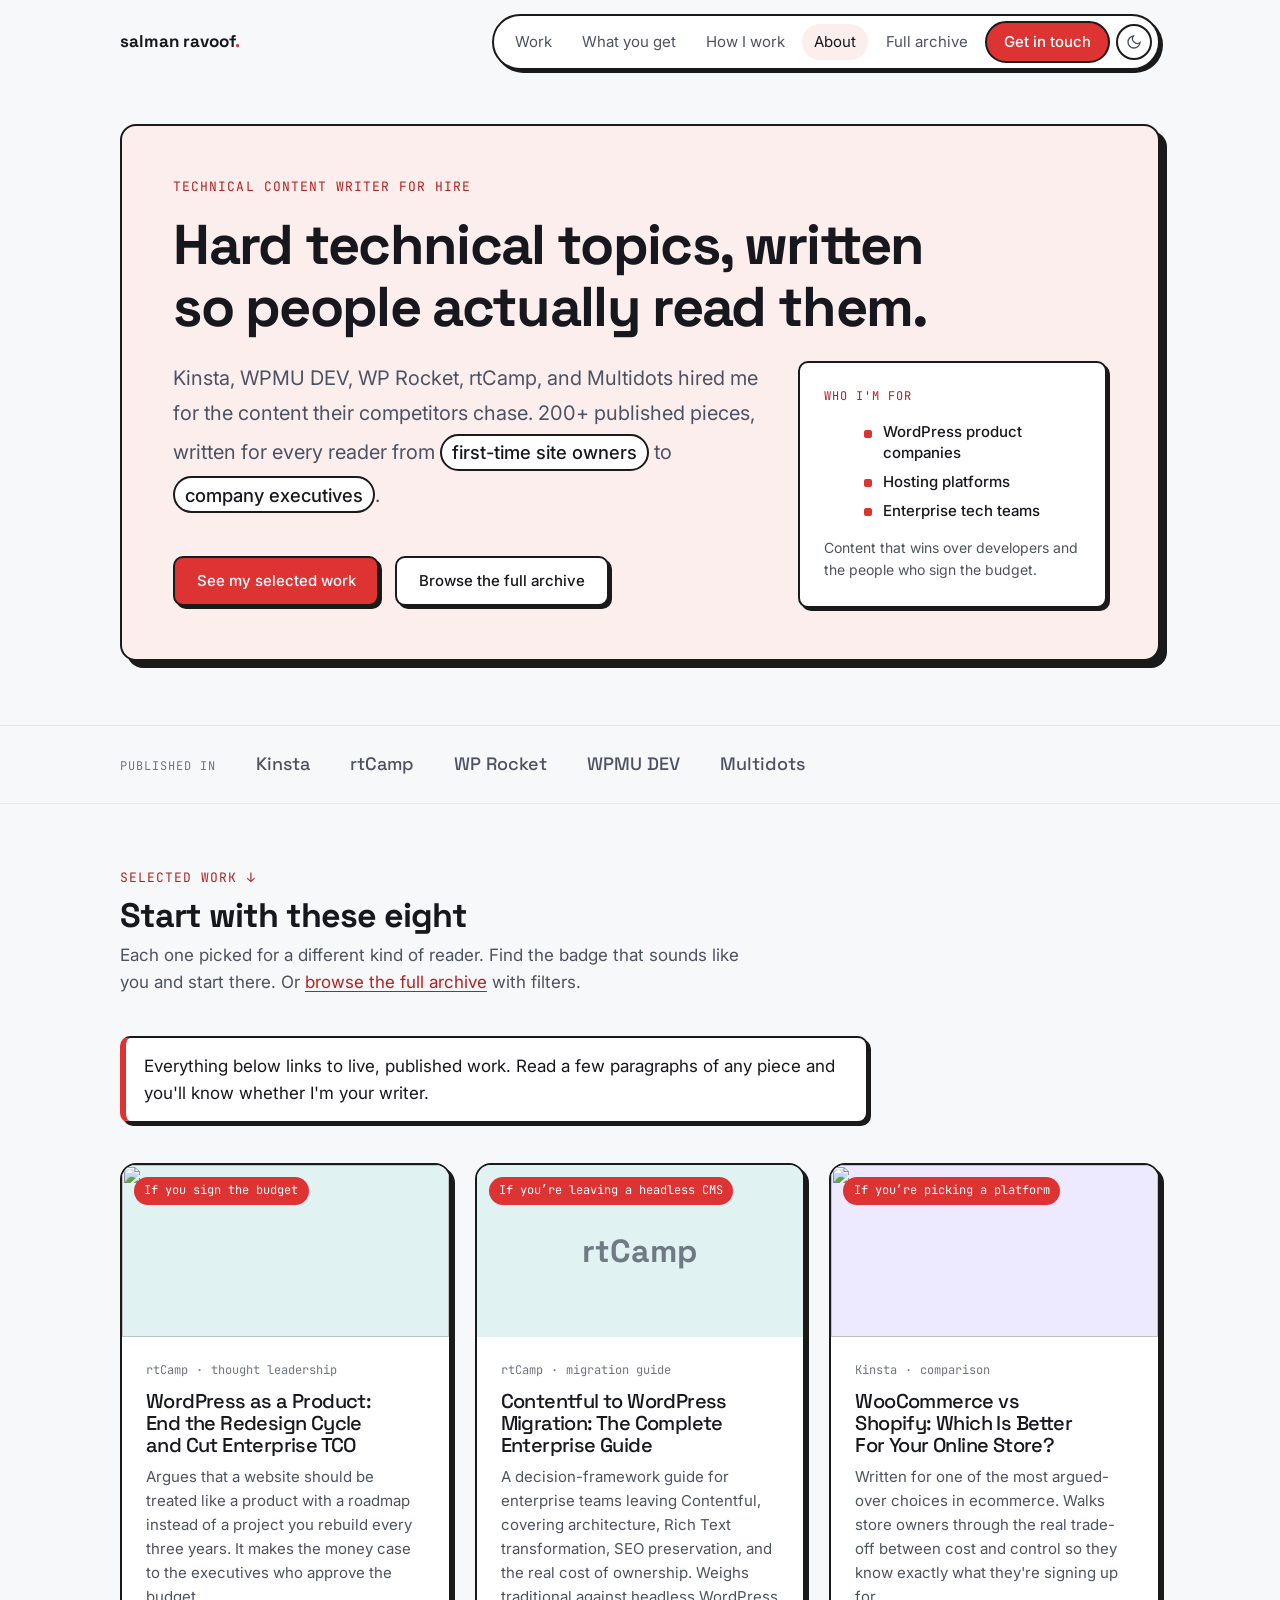
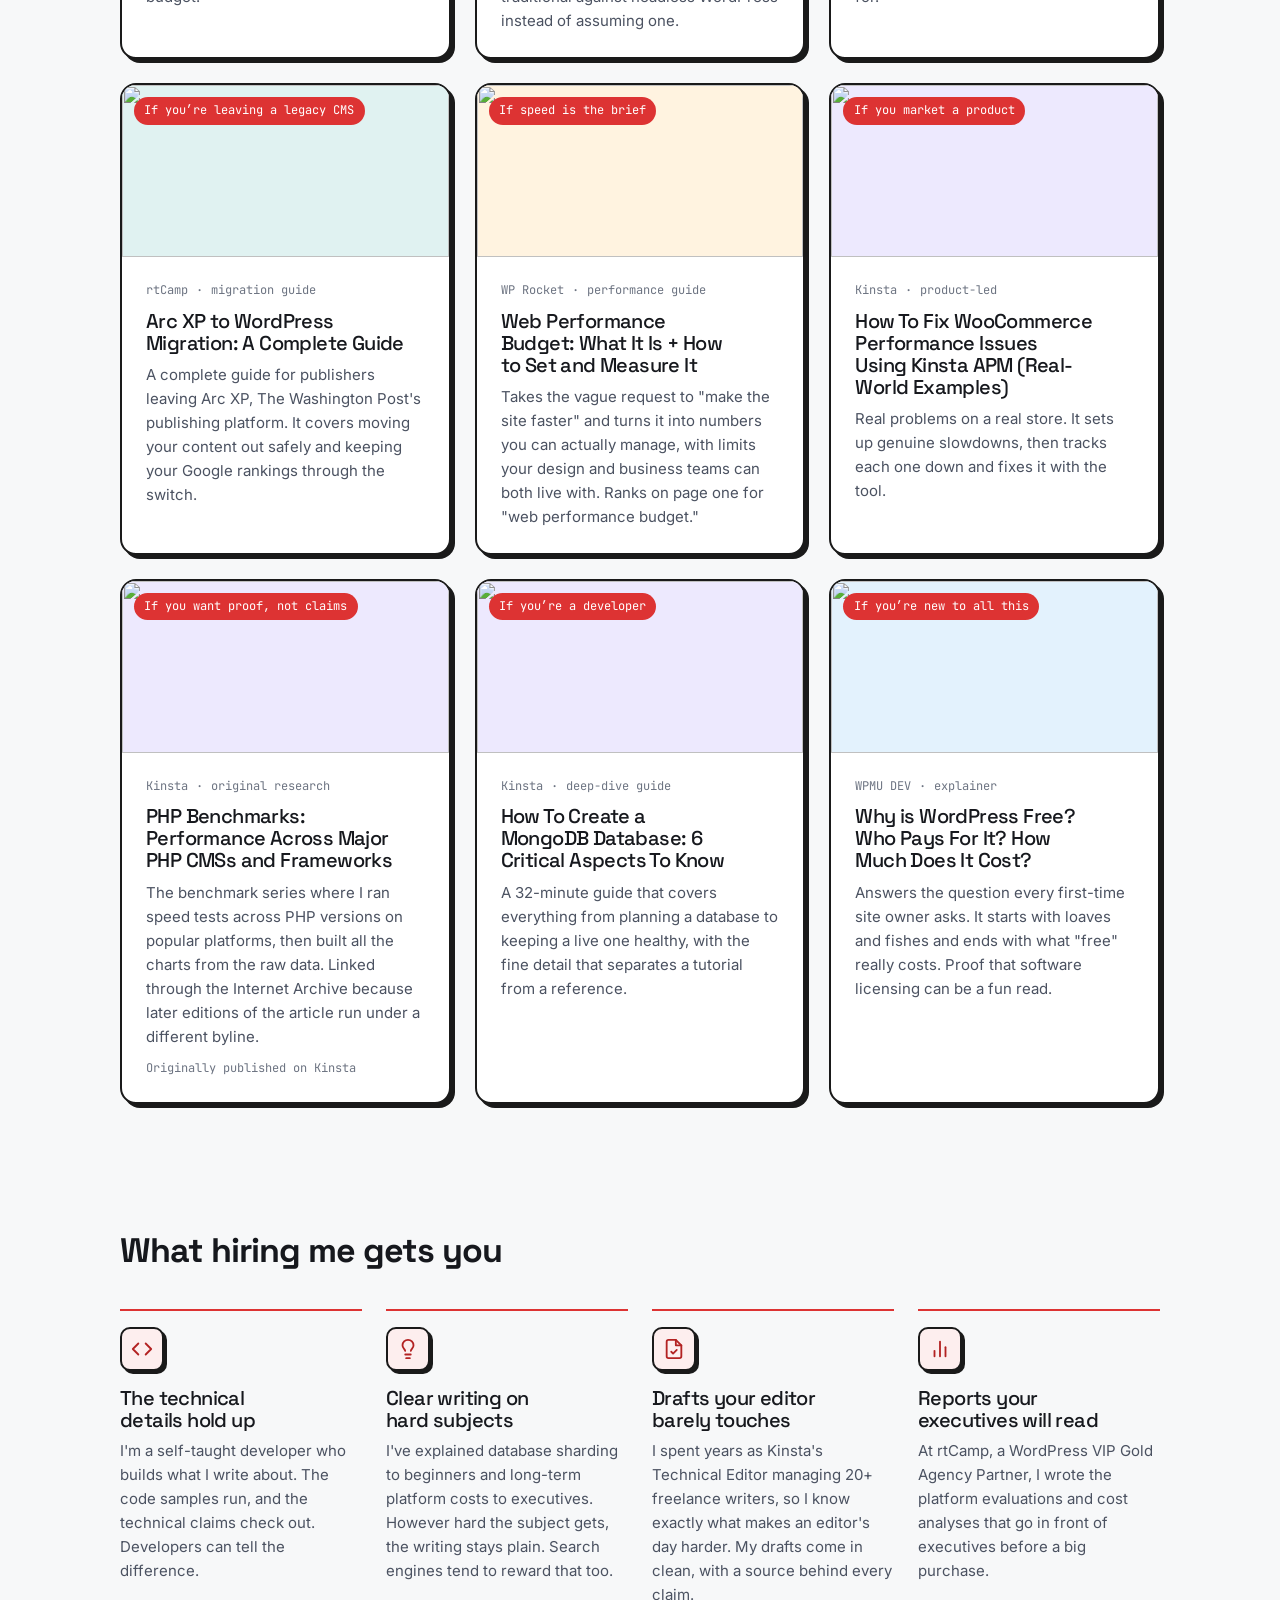
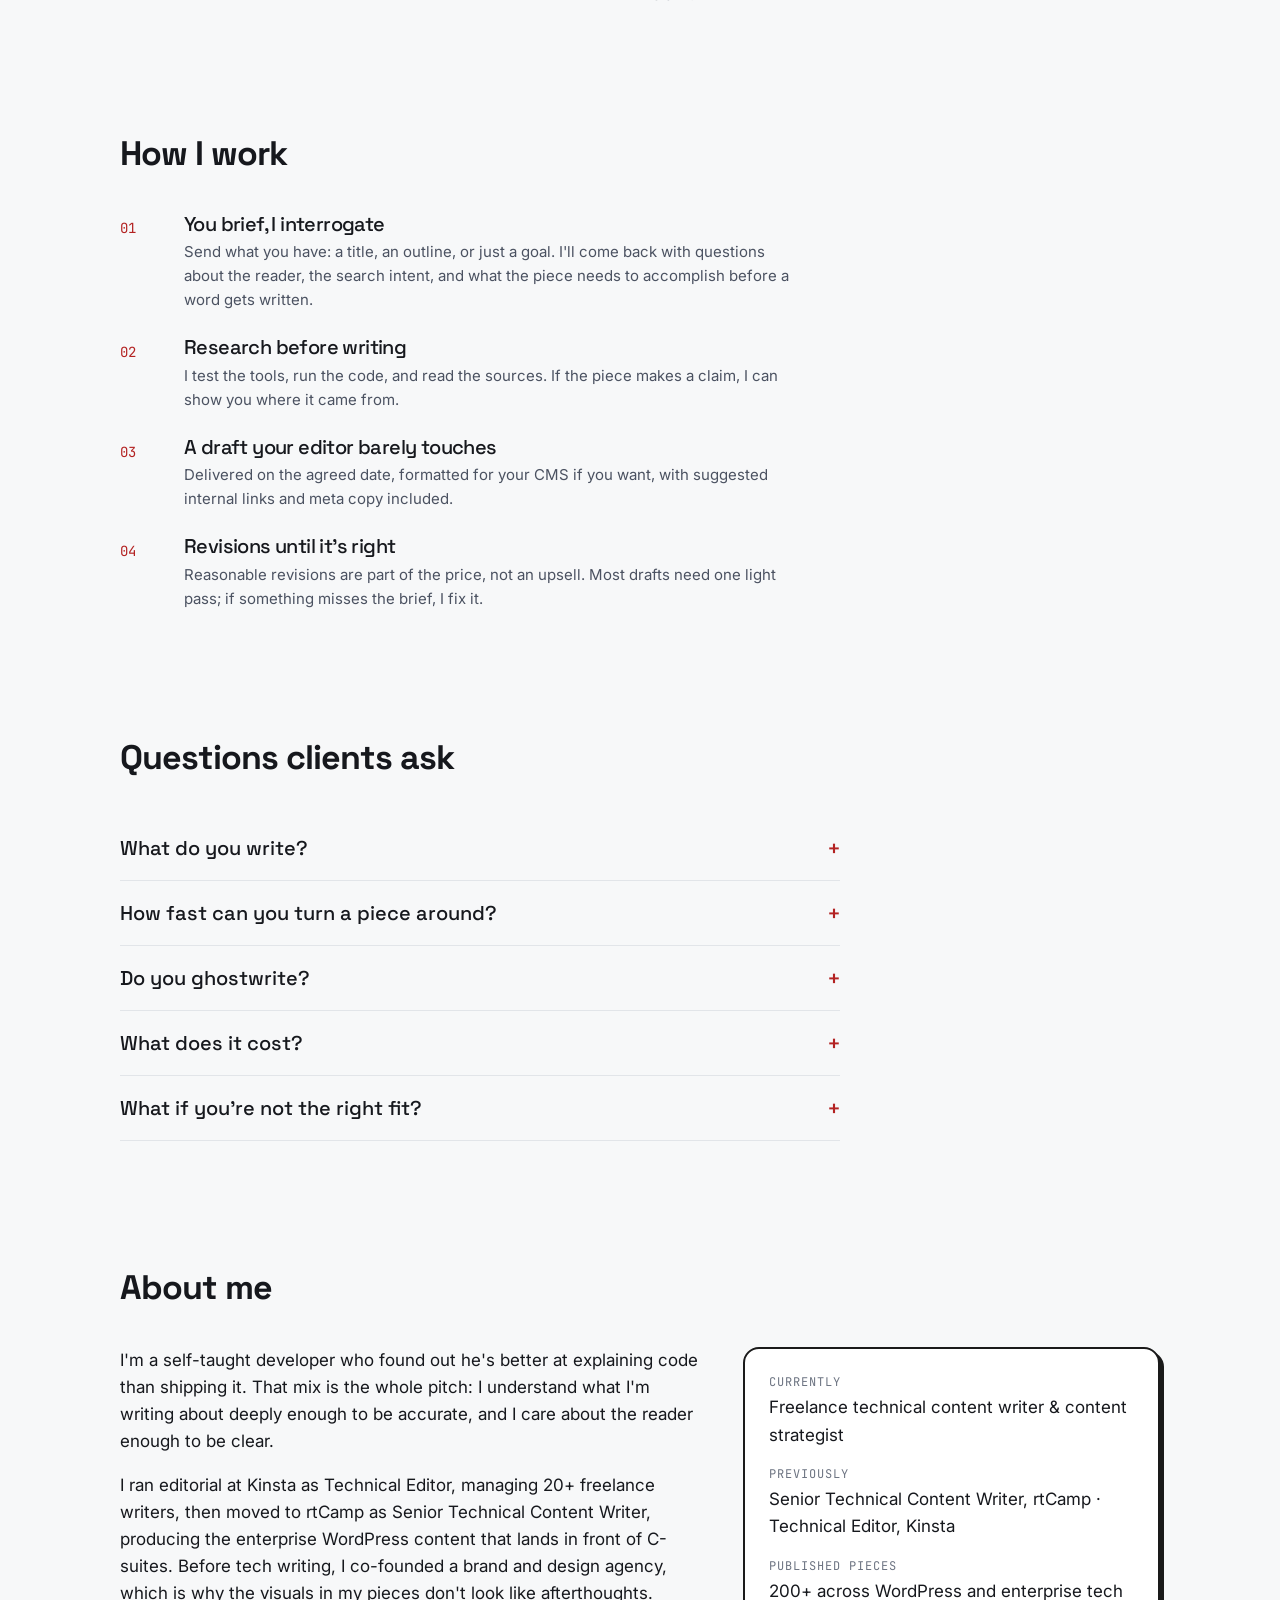
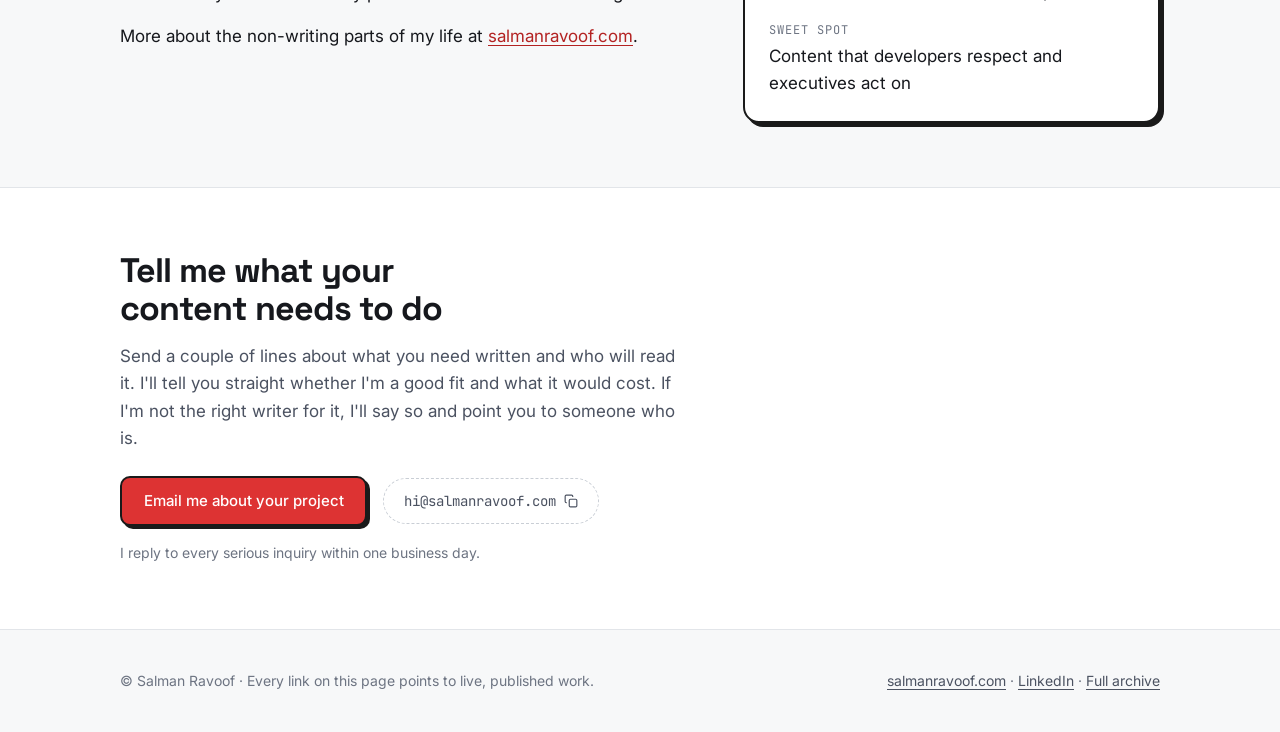
==== index.html @ 7039feca "Initial commit: conversion-focused writing portfolio Hand-coded static HTML/CSS/JS (no build step). " ====
<!DOCTYPE html>
<html lang="en" data-theme="light" class="no-js">
<head>
<meta charset="UTF-8">
<meta name="viewport" content="width=device-width, initial-scale=1.0">
<title>Salman Ravoof · Technical content writer for WordPress and enterprise tech</title>
<meta name="description" content="Freelance technical content writer for WordPress and enterprise tech. 200+ published pieces for Kinsta, rtCamp, WP Rocket, WPMU DEV, and more — written for developers and the decision-makers who fund them.">
<link rel="canonical" href="https://portfolio.salmanravoof.com/">

<meta property="og:type" content="website">
<meta property="og:title" content="Salman Ravoof · Technical content writer for WordPress and enterprise tech">
<meta property="og:description" content="Hard technical topics, written so people actually read them. 200+ published pieces for Kinsta, rtCamp, WP Rocket, and WPMU DEV.">
<meta property="og:url" content="https://portfolio.salmanravoof.com/">
<meta property="og:image" content="https://portfolio.salmanravoof.com/assets/og-image.png">
<meta property="og:image:width" content="1200">
<meta property="og:image:height" content="630">
<meta property="og:image:alt" content="Salman Ravoof, technical content writer for hire">
<meta name="twitter:card" content="summary_large_image">
<meta name="twitter:image" content="https://portfolio.salmanravoof.com/assets/og-image.png">

<script>
// Set theme and js/no-js class before first paint to avoid flashes.
(function () {
  var root = document.documentElement;
  root.classList.remove("no-js");
  root.classList.add("js");
  try {
    var t = localStorage.getItem("theme");
    if (!t) t = matchMedia("(prefers-color-scheme: dark)").matches ? "dark" : "light";
    root.setAttribute("data-theme", t);
  } catch (e) {}
})();
</script>

<link rel="preconnect" href="https://fonts.googleapis.com">
<link rel="preconnect" href="https://fonts.gstatic.com" crossorigin>
<link href="https://fonts.googleapis.com/css2?family=Space+Grotesk:wght@500;700&family=Inter:wght@400;500&family=JetBrains+Mono:wght@400;500&display=swap" rel="stylesheet">

<link rel="stylesheet" href="css/tokens.css">
<link rel="stylesheet" href="css/base.css">
<link rel="stylesheet" href="css/components.css">

<script type="application/ld+json">
{
  "@context": "https://schema.org",
  "@graph": [
    {
      "@type": "Person",
      "@id": "https://portfolio.salmanravoof.com/#person",
      "name": "Salman Ravoof",
      "url": "https://portfolio.salmanravoof.com/",
      "jobTitle": "Technical Content Writer and Content Strategist",
      "knowsAbout": ["WordPress", "Enterprise WordPress", "Web performance", "Technical writing", "Content strategy", "WooCommerce"],
      "sameAs": [
        "https://salmanravoof.com",
        "https://www.linkedin.com/in/salmanravoof/",
        "https://kinsta.com/blog/author/salmanravoof/",
        "https://rtcamp.com/author/salman-ravoof/",
        "https://wpmudev.com/blog/author/salman-ravoof/",
        "https://wp-rocket.me/blog/author/salman-ravoof/"
      ]
    },
    {
      "@type": "WebSite",
      "@id": "https://portfolio.salmanravoof.com/#website",
      "url": "https://portfolio.salmanravoof.com/",
      "name": "Salman Ravoof · Writing Portfolio",
      "publisher": { "@id": "https://portfolio.salmanravoof.com/#person" }
    }
  ]
}
</script>
</head>
<body>
<a class="skip-link" href="#main">Skip to content</a>

<header class="site-header">
  <div class="container">
    <a class="brand" href="index.html">salman ravoof<span class="brand-dot">.</span></a>
    <button class="nav-toggle" type="button" aria-label="Menu" aria-expanded="false" aria-controls="primary-nav">
      <svg class="icon-menu" width="20" height="20" viewBox="0 0 24 24" fill="none" stroke="currentColor" stroke-width="2" stroke-linecap="round" aria-hidden="true"><line x1="3" y1="6" x2="21" y2="6"/><line x1="3" y1="12" x2="21" y2="12"/><line x1="3" y1="18" x2="21" y2="18"/></svg>
      <svg class="icon-close" width="20" height="20" viewBox="0 0 24 24" fill="none" stroke="currentColor" stroke-width="2" stroke-linecap="round" aria-hidden="true"><line x1="18" y1="6" x2="6" y2="18"/><line x1="6" y1="6" x2="18" y2="18"/></svg>
    </button>
    <nav class="site-nav" id="primary-nav" aria-label="Main">
      <a href="#work" data-spy>Work</a>
      <a href="#value" data-spy>What you get</a>
      <a href="#process" data-spy>How I work</a>
      <a href="#about" data-spy>About</a>
      <a href="work.html">Full archive</a>
      <a class="btn btn-primary nav-cta" href="#contact">Get in touch</a>
      <button class="theme-toggle" type="button" aria-label="Switch to dark mode">
        <svg class="icon-moon" width="16" height="16" viewBox="0 0 24 24" fill="none" stroke="currentColor" stroke-width="2" aria-hidden="true"><path d="M21 12.79A9 9 0 1 1 11.21 3 7 7 0 0 0 21 12.79z"/></svg>
        <svg class="icon-sun" width="16" height="16" viewBox="0 0 24 24" fill="none" stroke="currentColor" stroke-width="2" aria-hidden="true"><circle cx="12" cy="12" r="5"/><path d="M12 1v2M12 21v2M4.22 4.22l1.42 1.42M18.36 18.36l1.42 1.42M1 12h2M21 12h2M4.22 19.78l1.42-1.42M18.36 5.64l1.42-1.42"/></svg>
      </button>
    </nav>
  </div>
</header>

<main id="main">

  <!-- Hero -->
  <section class="hero">
    <div class="container">
      <div class="hero-panel">
        <p class="hero-kicker">Technical content writer for hire</p>
        <h1>Hard technical topics, written so people actually read them.</h1>
        <div class="hero-row">
          <div class="hero-main">
            <p class="hero-sub">Kinsta, WPMU DEV, WP Rocket, rtCamp, and Multidots hired me for the content their competitors chase. 200+ published pieces, written for every reader from <span class="pill-inline">first-time site owners</span> to <span class="pill-inline">company executives</span>.</p>
            <div class="hero-actions">
              <a class="btn btn-primary" href="#work">See my selected work</a>
              <a class="btn btn-ghost" href="work.html">Browse the full archive</a>
            </div>
          </div>
          <aside class="hero-fit" aria-label="Who I work with">
            <p class="hero-fit-label">Who I'm for</p>
            <ul class="hero-fit-list">
              <li>WordPress product companies</li>
              <li>Hosting platforms</li>
              <li>Enterprise tech teams</li>
            </ul>
            <p class="hero-fit-note">Content that wins over developers and the people who sign the budget.</p>
          </aside>
        </div>
      </div>
    </div>
  </section>

  <!-- Publication strip -->
  <div class="pub-strip" role="group" aria-label="Published in">
    <div class="container">
      <span class="pub-strip-label">Published in</span>
      <a class="pub-link" href="https://kinsta.com/blog/author/salmanravoof/" target="_blank" rel="noopener" aria-label="My author profile at Kinsta">
        <img src="assets/logos/kinsta.svg" alt="" loading="lazy" height="24"><span class="pub-name">Kinsta</span>
      </a>
      <a class="pub-link" href="https://rtcamp.com/author/salman-ravoof/" target="_blank" rel="noopener" aria-label="My author profile at rtCamp">
        <img src="assets/logos/rtcamp.svg" alt="" loading="lazy" height="24"><span class="pub-name">rtCamp</span>
      </a>
      <a class="pub-link" href="https://wp-rocket.me/blog/author/salman-ravoof/" target="_blank" rel="noopener" aria-label="My author profile at WP Rocket">
        <img src="assets/logos/wp-rocket.svg" alt="" loading="lazy" height="24"><span class="pub-name">WP Rocket</span>
      </a>
      <a class="pub-link" href="https://wpmudev.com/blog/author/salman-ravoof/" target="_blank" rel="noopener" aria-label="My author profile at WPMU DEV">
        <img src="assets/logos/wpmudev.svg" alt="" loading="lazy" height="24"><span class="pub-name">WPMU DEV</span>
      </a>
      <span class="pub-link" title="Ghostwritten work, shown with permission">
        <img src="assets/logos/multidots.svg" alt="" loading="lazy" height="24"><span class="pub-name">Multidots</span>
      </span>
    </div>
  </div>

  <!-- Featured work -->
  <section class="section" id="work">
    <div class="container">
      <div class="section-head">
        <div>
          <p class="section-kicker">Selected work &darr;</p>
          <h2>Start with these eight</h2>
          <p class="section-note">Each one picked for a different kind of reader. Find the badge that sounds like you and start there. Or <a href="work.html">browse the full archive</a> with filters.</p>
        </div>
      </div>
      <p class="work-proof">Everything below links to live, published work. Read a few paragraphs of any piece and you'll know whether I'm your writer.</p>
      <div class="featured-grid" data-featured-grid></div>
    </div>
  </section>

  <!-- What you get -->
  <section class="section" id="value">
    <div class="container">
      <div class="section-head">
        <h2>What hiring me gets you</h2>
      </div>
      <div class="value-grid">
        <div class="value-item reveal">
          <span class="value-icon" aria-hidden="true"><svg viewBox="0 0 24 24" fill="none" stroke="currentColor" stroke-width="2" stroke-linecap="round" stroke-linejoin="round"><polyline points="16 18 22 12 16 6"/><polyline points="8 6 2 12 8 18"/></svg></span>
          <h3>The technical details hold up</h3>
          <p>I'm a self-taught developer who builds what I write about. The code samples run, and the technical claims check out. Developers can tell the difference.</p>
        </div>
        <div class="value-item reveal">
          <span class="value-icon" aria-hidden="true"><svg viewBox="0 0 24 24" fill="none" stroke="currentColor" stroke-width="2" stroke-linecap="round" stroke-linejoin="round"><path d="M9 18h6"/><path d="M10 22h4"/><path d="M15.09 14c.18-.98.65-1.74 1.41-2.5A4.65 4.65 0 0 0 18 8 6 6 0 0 0 6 8c0 1 .23 2.23 1.5 3.5.76.76 1.23 1.52 1.41 2.5"/></svg></span>
          <h3>Clear writing on hard subjects</h3>
          <p>I've explained database sharding to beginners and long-term platform costs to executives. However hard the subject gets, the writing stays plain. Search engines tend to reward that too.</p>
        </div>
        <div class="value-item reveal">
          <span class="value-icon" aria-hidden="true"><svg viewBox="0 0 24 24" fill="none" stroke="currentColor" stroke-width="2" stroke-linecap="round" stroke-linejoin="round"><path d="M14 2H6a2 2 0 0 0-2 2v16a2 2 0 0 0 2 2h12a2 2 0 0 0 2-2V8z"/><polyline points="14 2 14 8 20 8"/><path d="m9 15 2 2 4-4"/></svg></span>
          <h3>Drafts your editor barely touches</h3>
          <p>I spent years as Kinsta's Technical Editor managing 20+ freelance writers, so I know exactly what makes an editor's day harder. My drafts come in clean, with a source behind every claim.</p>
        </div>
        <div class="value-item reveal">
          <span class="value-icon" aria-hidden="true"><svg viewBox="0 0 24 24" fill="none" stroke="currentColor" stroke-width="2" stroke-linecap="round" stroke-linejoin="round"><line x1="18" y1="20" x2="18" y2="10"/><line x1="12" y1="20" x2="12" y2="4"/><line x1="6" y1="20" x2="6" y2="14"/></svg></span>
          <h3>Reports your executives will read</h3>
          <p>At rtCamp, a WordPress VIP Gold Agency Partner, I wrote the platform evaluations and cost analyses that go in front of executives before a big purchase.</p>
        </div>
      </div>
    </div>
  </section>

  <!-- How I work -->
  <section class="section" id="process">
    <div class="container">
      <div class="section-head">
        <h2>How I work</h2>
      </div>
      <div class="process">
        <div class="process-step reveal">
          <div>
            <h3>You brief, I interrogate</h3>
            <p>Send what you have: a title, an outline, or just a goal. I'll come back with questions about the reader, the search intent, and what the piece needs to accomplish before a word gets written.</p>
          </div>
        </div>
        <div class="process-step reveal">
          <div>
            <h3>Research before writing</h3>
            <p>I test the tools, run the code, and read the sources. If the piece makes a claim, I can show you where it came from.</p>
          </div>
        </div>
        <div class="process-step reveal">
          <div>
            <h3>A draft your editor barely touches</h3>
            <p>Delivered on the agreed date, formatted for your CMS if you want, with suggested internal links and meta copy included.</p>
          </div>
        </div>
        <div class="process-step reveal">
          <div>
            <h3>Revisions until it's right</h3>
            <p>Reasonable revisions are part of the price, not an upsell. Most drafts need one light pass; if something misses the brief, I fix it.</p>
          </div>
        </div>
      </div>
    </div>
  </section>

  <!-- Testimonials (placeholder until real quotes arrive) -->
  <section class="section" id="testimonials">
    <div class="container">
      <div class="section-head">
        <div>
          <h2>What editors say</h2>
          <p class="section-note">Placeholder quotes below. Set <code class="mono">showTestimonials: false</code> in <code class="mono">js/clips.data.js</code> to hide this section until the real ones arrive.</p>
        </div>
      </div>
      <div class="testimonial-grid" data-testimonials></div>
    </div>
  </section>

  <!-- FAQ -->
  <section class="section" id="faq">
    <div class="container">
      <div class="section-head">
        <h2>Questions clients ask</h2>
      </div>
      <div class="faq">
        <details>
          <summary>What do you write?</summary>
          <p>Technical tutorials, product-led content, platform comparisons, migration guides, original research, and the executive-facing evaluations that precede big platform decisions. If it sits between "developer documentation" and "boardroom memo," it's my lane.</p>
        </details>
        <details>
          <summary>How fast can you turn a piece around?</summary>
          <p>Depends on depth and research load. A standard long-form piece typically takes one to two weeks from brief to draft. Tell me your deadline in the first email and I'll tell you honestly whether it's doable.</p>
        </details>
        <details>
          <summary>Do you ghostwrite?</summary>
          <p>Yes. Five of the pieces in my portfolio are ghostwritten for Multidots and shown with the client's permission. Your byline, my drafts, full confidentiality if you need it.</p>
        </details>
        <details>
          <summary>What does it cost?</summary>
          <p>Per-project pricing based on scope, research depth, and rights. Send me the brief and I'll quote a flat number, no hourly meters running.</p>
        </details>
        <details>
          <summary>What if you're not the right fit?</summary>
          <p>I'll say so in the first reply and point you to someone who is. A mismatch wastes your budget and my portfolio.</p>
        </details>
      </div>
    </div>
  </section>

  <!-- About -->
  <section class="section" id="about">
    <div class="container">
      <div class="section-head">
        <h2>About me</h2>
      </div>
      <div class="about-grid">
        <div>
          <p>I'm a self-taught developer who found out he's better at explaining code than shipping it. That mix is the whole pitch: I understand what I'm writing about deeply enough to be accurate, and I care about the reader enough to be clear.</p>
          <p style="margin-top: var(--space-2);">I ran editorial at Kinsta as Technical Editor, managing 20+ freelance writers, then moved to rtCamp as Senior Technical Content Writer, producing the enterprise WordPress content that lands in front of C-suites. Before tech writing, I co-founded a brand and design agency, which is why the visuals in my pieces don't look like afterthoughts.</p>
          <p style="margin-top: var(--space-2);">More about the non-writing parts of my life at <a href="https://salmanravoof.com">salmanravoof.com</a>.</p>
        </div>
        <dl class="about-facts">
          <div class="about-fact"><dt>Currently</dt><dd>Freelance technical content writer &amp; content strategist</dd></div>
          <div class="about-fact"><dt>Previously</dt><dd>Senior Technical Content Writer, rtCamp · Technical Editor, Kinsta</dd></div>
          <div class="about-fact"><dt>Published pieces</dt><dd>200+ across WordPress and enterprise tech</dd></div>
          <div class="about-fact"><dt>Sweet spot</dt><dd>Content that developers respect and executives act on</dd></div>
        </dl>
      </div>
    </div>
  </section>

  <!-- Contact -->
  <section class="contact" id="contact">
    <div class="container">
      <h2>Tell me what your content needs to do</h2>
      <p class="contact-lede">Send a couple of lines about what you need written and who will read it. I'll tell you straight whether I'm a good fit and what it would cost. If I'm not the right writer for it, I'll say so and point you to someone who is.</p>
      <div class="contact-actions">
        <a class="btn btn-primary" href="mailto:hi@salmanravoof.com?subject=Content%20project">Email me about your project</a>
        <button class="copy-email" type="button" data-email="hi@salmanravoof.com">
          <span data-label>hi@salmanravoof.com</span>
          <svg width="14" height="14" viewBox="0 0 24 24" fill="none" stroke="currentColor" stroke-width="2" aria-hidden="true"><rect x="9" y="9" width="13" height="13" rx="2"/><path d="M5 15H4a2 2 0 0 1-2-2V4a2 2 0 0 1 2-2h9a2 2 0 0 1 2 2v1"/></svg>
        </button>
      </div>
      <p class="hero-doubt" style="margin-top: var(--space-2);">I reply to every serious inquiry within one business day.</p>
    </div>
  </section>

</main>

<footer class="site-footer">
  <div class="container">
    <span>© Salman Ravoof · Every link on this page points to live, published work.</span>
    <span><a href="https://salmanravoof.com">salmanravoof.com</a> · <a href="https://www.linkedin.com/in/salmanravoof/">LinkedIn</a> · <a href="work.html">Full archive</a></span>
  </div>
</footer>

<script src="js/clips.data.js"></script>
<script src="js/main.js"></script>
<script src="js/theme.js"></script>
</body>
</html>
---- css/tokens.css ----
/* Design tokens. Single source of truth for color, type, spacing.
   Theme switching: [data-theme="dark"] on <html> overrides the color set. */

:root {
  /* Brand */
  --accent: #dd3333;
  --accent-strong: #b32222;   /* AA text on light backgrounds */
  --accent-soft: #fdeeee;

  /* Surfaces (light) */
  --bg: #f7f8f9;
  --surface: #ffffff;
  --surface-raised: #ffffff;
  --border: #e2e5e9;
  --border-strong: #c9ced5;

  /* Ink: chunky borders + hard offset shadows (neo-brutalist frame) */
  --ink-line: #1a1a1a;    /* border color on cards, nav, buttons */
  --ink-shadow: #1a1a1a;  /* solid, no-blur drop shadow color */

  /* Text (light) */
  --text: #16181d;
  --text-secondary: #4b5261;
  --text-muted: #6d7482;
  --text-on-accent: #ffffff;

  /* Publication tints for image fallbacks */
  --tint-kinsta: #ede9fe;
  --tint-rtcamp: #e0f2f1;
  --tint-wprocket: #fff3e0;
  --tint-wpmudev: #e3f2fd;
  --tint-multidots: #fce4ec;

  /* Type */
  --font-display: "Space Grotesk", system-ui, sans-serif;
  --font-body: "Inter", system-ui, -apple-system, sans-serif;
  --font-mono: "JetBrains Mono", ui-monospace, "SF Mono", monospace;

  --step--1: 0.875rem;   /* 14px */
  --step-0: 1.0625rem;   /* 17px body */
  --step-1: 1.25rem;
  --step-2: 1.625rem;
  --step-3: 2.125rem;
  --step-4: clamp(2.5rem, 5.5vw, 3.5rem);

  /* Layout */
  --measure: 68ch;
  --radius: 10px;
  --radius-lg: 16px;
  --space-1: 0.5rem;
  --space-2: 1rem;
  --space-3: 1.5rem;
  --space-4: 2.5rem;
  --space-5: 4rem;
  --space-6: 6.5rem;
  --container: 1120px;

  /* Hard offset shadows (solid, no blur) */
  --shadow-sm: 3px 3px 0 0 var(--ink-shadow);
  --shadow-card: 4px 4px 0 0 var(--ink-shadow);
  --shadow-card-hover: 7px 7px 0 0 var(--ink-shadow);

  color-scheme: light;
}

[data-theme="dark"] {
  --accent: #ef4d4d;
  --accent-strong: #ff6b6b;
  --accent-soft: #34181a;

  --bg: #101215;
  --surface: #181b20;
  --surface-raised: #1e2228;
  --border: #262b32;
  --border-strong: #3a414b;

  /* Ink: lighter border so it reads on dark; near-black offset shadow */
  --ink-line: #5b6472;
  --ink-shadow: #000000;

  --text: #e9ebee;
  --text-secondary: #aeb5c0;
  --text-muted: #8b93a0;
  --text-on-accent: #ffffff;

  --tint-kinsta: #2a2440;
  --tint-rtcamp: #16302e;
  --tint-wprocket: #362a17;
  --tint-wpmudev: #17293a;
  --tint-multidots: #381f2a;

  --shadow-sm: 3px 3px 0 0 var(--ink-shadow);
  --shadow-card: 4px 4px 0 0 var(--ink-shadow);
  --shadow-card-hover: 7px 7px 0 0 var(--ink-shadow);

  color-scheme: dark;
}
---- css/base.css ----
/* Base: reset, typography, layout primitives */

*, *::before, *::after { box-sizing: border-box; }

* { margin: 0; }

html {
  scroll-behavior: smooth;
  scroll-padding-top: 5rem;
}

@media (prefers-reduced-motion: reduce) {
  html { scroll-behavior: auto; }
  *, *::before, *::after {
    animation-duration: 0.01ms !important;
    animation-iteration-count: 1 !important;
    transition-duration: 0.01ms !important;
  }
}

body {
  background: var(--bg);
  color: var(--text);
  font-family: var(--font-body);
  font-size: var(--step-0);
  line-height: 1.6;
  -webkit-font-smoothing: antialiased;
}

h1, h2, h3, h4 {
  font-family: var(--font-display);
  line-height: 1.1;
  letter-spacing: -0.03em;
  text-wrap: balance;
}

h1 { font-size: var(--step-4); font-weight: 700; }
h2 { font-size: var(--step-3); font-weight: 700; }
h3 { font-size: var(--step-1); font-weight: 500; }

p { max-width: var(--measure); }

a { color: var(--accent-strong); text-underline-offset: 3px; }
a:hover { color: var(--accent); }

img { display: block; max-width: 100%; }

button {
  font: inherit;
  cursor: pointer;
  border: none;
  background: none;
  color: inherit;
}

:focus-visible {
  outline: 2px solid var(--accent);
  outline-offset: 3px;
  border-radius: 4px;
}

::selection { background: var(--accent); color: var(--text-on-accent); }

.container {
  max-width: var(--container);
  margin-inline: auto;
  padding-inline: clamp(1.25rem, 4vw, 2.5rem);
}

.mono {
  font-family: var(--font-mono);
  font-size: 0.8125rem;
  letter-spacing: 0.02em;
}

.visually-hidden {
  position: absolute;
  width: 1px; height: 1px;
  overflow: hidden;
  clip-path: inset(50%);
  white-space: nowrap;
}

.skip-link {
  position: absolute;
  left: 1rem; top: -3rem;
  background: var(--surface);
  padding: 0.5rem 1rem;
  border-radius: var(--radius);
  z-index: 100;
  transition: top 150ms ease;
}
.skip-link:focus { top: 1rem; }
---- css/components.css ----
/* Components */

/* ---------- Header / nav ---------- */
.site-header {
  position: sticky;
  top: 0;
  z-index: 50;
  padding-block: 0.75rem;
  background: color-mix(in srgb, var(--bg) 88%, transparent);
  backdrop-filter: blur(10px);
  transition: box-shadow 200ms ease;
}
/* Subtle shadow appears only once the page is scrolled (set by main.js) */
.site-header.is-scrolled { box-shadow: 0 2px 12px rgb(0 0 0 / 0.08); }
[data-theme="dark"] .site-header.is-scrolled { box-shadow: 0 2px 14px rgb(0 0 0 / 0.45); }

.site-header .container {
  position: relative;
  display: flex;
  align-items: center;
  justify-content: space-between;
  gap: var(--space-2);
  min-height: 3.75rem;
}

.brand {
  font-family: var(--font-display);
  font-weight: 700;
  font-size: 1.0625rem;
  color: var(--text);
  text-decoration: none;
}
.brand .brand-dot { color: var(--accent); }

/* Floating pill capsule holding the nav links + CTA + toggle */
.site-nav {
  display: flex;
  flex-wrap: wrap;
  align-items: center;
  gap: 0.35rem;
  padding: 0.3rem 0.4rem 0.3rem 0.6rem;
  background: var(--surface);
  border: 2px solid var(--ink-line);
  border-radius: 999px;
  box-shadow: var(--shadow-sm);
}

.site-nav a {
  color: var(--text-secondary);
  text-decoration: none;
  font-size: 0.9375rem;
  padding: 0.35rem 0.75rem;
  border-radius: 999px;
  white-space: nowrap;
}

/* Hamburger button: hidden on desktop, shown on mobile when JS is on */
.nav-toggle {
  display: none;
  align-items: center;
  justify-content: center;
  width: 2.75rem;
  height: 2.75rem;
  border: 2px solid var(--ink-line);
  border-radius: var(--radius);
  box-shadow: var(--shadow-sm);
  background: var(--surface);
  color: var(--text);
}
.nav-toggle .icon-close { display: none; }
.nav-toggle[aria-expanded="true"] .icon-menu { display: none; }
.nav-toggle[aria-expanded="true"] .icon-close { display: block; }
.site-nav a:hover { color: var(--text); background: var(--bg); }
.site-nav a[aria-current="true"],
.site-nav a.is-active {
  color: var(--text);
  background: var(--accent-soft);
}

.theme-toggle {
  display: inline-flex;
  align-items: center;
  justify-content: center;
  width: 2.25rem; height: 2.25rem;
  border-radius: 50%;
  border: 2px solid var(--ink-line);
  color: var(--text-secondary);
}
.theme-toggle:hover { color: var(--text); background: var(--bg); }
.theme-toggle .icon-sun { display: none; }
[data-theme="dark"] .theme-toggle .icon-sun { display: block; }
[data-theme="dark"] .theme-toggle .icon-moon { display: none; }

/* ---- Responsive nav: collapse the pill into a hamburger dropdown ---- */
@media (max-width: 900px) {
  /* With JS on, show the hamburger and collapse the nav into a panel. */
  .js .nav-toggle { display: inline-flex; }

  .js .site-nav {
    position: absolute;
    top: calc(100% + 0.6rem);
    right: 0;
    flex-direction: column;
    align-items: stretch;
    gap: 0.15rem;
    width: min(16rem, 78vw);
    padding: 0.5rem;
    border-radius: var(--radius-lg);
    box-shadow: var(--shadow-card);
    z-index: 60;
    display: none;
  }
  .js .site-nav.is-open { display: flex; }

  .js .site-nav a {
    padding: 0.6rem 0.8rem;
    border-radius: var(--radius);
  }
  .js .site-nav .nav-cta {
    justify-content: center;
    margin-top: 0.2rem;
  }
  /* Keep the theme toggle inline with a label-like full-width row */
  .js .site-nav .theme-toggle {
    align-self: flex-start;
    margin-top: 0.2rem;
  }

  /* No-JS fallback: no hamburger, so let the pill wrap and stay reachable. */
  .no-js .site-nav { border-radius: var(--radius-lg); }
}

/* ---------- Buttons ---------- */
.btn {
  display: inline-flex;
  align-items: center;
  gap: 0.5rem;
  padding: 0.7rem 1.35rem;
  border: 2px solid var(--ink-line);
  border-radius: var(--radius);
  box-shadow: var(--shadow-sm);
  font-weight: 500;
  font-size: 0.9375rem;
  text-decoration: none;
  transition: transform 120ms ease, box-shadow 120ms ease, background 120ms ease;
}
.btn:hover { transform: translate(-1px, -1px); box-shadow: var(--shadow-card); }
.btn:active { transform: translate(3px, 3px); box-shadow: 0 0 0 0 var(--ink-shadow); }

.btn-primary { background: var(--accent); color: var(--text-on-accent); }
.btn-primary:hover { background: var(--accent-strong); color: var(--text-on-accent); }

.btn-ghost {
  background: var(--surface);
  color: var(--text);
}
.btn-ghost:hover { color: var(--text); }

/* CTA nested inside the nav pill: clean filled pill, no offset shadow.
   Explicit color beats the .site-nav a rule (which would grey the text). */
.site-nav .nav-cta {
  border-radius: 999px;
  box-shadow: none;
  padding: 0.45rem 1.05rem;
  color: var(--text-on-accent);
  background: var(--accent);
}
.site-nav .nav-cta:hover { transform: none; box-shadow: none; color: var(--text-on-accent); background: var(--accent-strong); }
.site-nav .nav-cta:active { transform: scale(0.97); box-shadow: none; }

/* ---------- Hero ---------- */
.hero { padding-block: var(--space-4) var(--space-5); }

/* Big bordered hero card (neo-brutalist frame, brand-red tint) */
.hero-panel {
  background: var(--accent-soft);
  border: 2px solid var(--ink-line);
  border-radius: var(--radius-lg);
  box-shadow: var(--shadow-card-hover);
  padding: clamp(2rem, 4vw, 3.5rem);
}

/* Supporting content sits two-up below the full-width headline */
.hero-row {
  display: grid;
  grid-template-columns: minmax(0, 1.9fr) minmax(220px, 1fr);
  gap: clamp(1.5rem, 3vw, 2.75rem);
  align-items: start;
  margin-top: var(--space-3);
}
/* The row's margin-top owns the headline gap; don't double it with the
   first child's own top margin. */
.hero-main > :first-child { margin-top: 0; }
/* Two-column hero only when the side card has room; below this it stacks
   (keeps the "who I'm for" bullets from wrapping into a cramped column). */
@media (max-width: 992px) {
  .hero-row { grid-template-columns: 1fr; gap: var(--space-3); }
}

/* Compact "who I'm for" side card, right column of the hero */
.hero-fit {
  background: var(--surface);
  border: 2px solid var(--ink-line);
  border-radius: var(--radius);
  box-shadow: var(--shadow-sm);
  padding: var(--space-3);
}
.hero-fit-label {
  font-family: var(--font-mono);
  font-size: 0.75rem;
  letter-spacing: 0.08em;
  text-transform: uppercase;
  color: var(--accent-strong);
  margin-bottom: var(--space-2);
}
.hero-fit-list {
  list-style: none;
  display: grid;
  gap: 0.55rem;
  margin-bottom: var(--space-2);
}
.hero-fit-list li {
  position: relative;
  padding-left: 1.15rem;
  font-size: 0.9375rem;
  font-weight: 500;
  line-height: 1.35;
}
.hero-fit-list li::before {
  content: "";
  position: absolute;
  left: 0; top: 0.5em;
  width: 0.5rem; height: 0.5rem;
  background: var(--accent);
  border-radius: 2px;
}
.hero-fit-note {
  font-size: var(--step--1);
  color: var(--text-secondary);
}

.hero-kicker {
  color: var(--accent-strong);
  font-family: var(--font-mono);
  font-size: 0.8125rem;
  letter-spacing: 0.08em;
  text-transform: uppercase;
  margin-bottom: var(--space-2);
}

.hero h1 { max-width: 30ch; }

/* Inline word-pills that highlight phrases inside running copy */
.pill-inline {
  display: inline-block;
  white-space: nowrap;
  background: var(--surface);
  border: 2px solid var(--ink-line);
  border-radius: 999px;
  padding: 0.02em 0.55em;
  margin-block: 0.15em;
  font-size: 0.92em;
  font-weight: 500;
  color: var(--text);
  /* No offset shadow: on wrapped text it overflows into the next line
     and collides with the pill below. The border carries the styling.
     margin-block keeps a gap when two pills wrap onto adjacent lines. */
}

/* Uppercase mono eyebrow above a section heading */
.section-kicker {
  font-family: var(--font-mono);
  font-size: 0.8125rem;
  letter-spacing: 0.08em;
  text-transform: uppercase;
  color: var(--accent-strong);
  margin-bottom: 0.5rem;
}

.hero-sub {
  margin-top: var(--space-3);
  font-size: var(--step-1);
  line-height: 1.75;
  color: var(--text-secondary);
  max-width: 52ch;
}

.hero-actions {
  margin-top: var(--space-4);
  display: flex;
  flex-wrap: wrap;
  align-items: center;
  gap: var(--space-2);
}

.hero-doubt {
  font-size: var(--step--1);
  color: var(--text-muted);
}

/* ---------- Logo strip ---------- */
.pub-strip {
  border-block: 1px solid var(--border);
  padding-block: var(--space-3);
}
.pub-strip .container {
  display: flex;
  flex-wrap: wrap;
  align-items: baseline;
  gap: var(--space-2) var(--space-4);
}
.pub-strip-label {
  font-family: var(--font-mono);
  font-size: 0.75rem;
  text-transform: uppercase;
  letter-spacing: 0.08em;
  color: var(--text-muted);
}
.pub-link {
  display: inline-flex;
  align-items: center;
  gap: 0.5rem;
  text-decoration: none;
  border-radius: 6px;
}
.pub-link img {
  height: 24px;
  width: auto;
  /* Hidden until it actually loads; the text wordmark is the default. */
  display: none;
}
.pub-link.has-logo img { display: block; }
.pub-link.has-logo .pub-name { position: absolute; width: 1px; height: 1px; overflow: hidden; clip-path: inset(50%); }
[data-theme="dark"] .pub-link.has-logo img { filter: brightness(0) invert(0.85); }
.pub-name {
  font-family: var(--font-display);
  font-weight: 500;
  font-size: 1.125rem;
  color: var(--text-secondary);
}
a.pub-link:hover .pub-name { color: var(--text); }
a.pub-link:hover { opacity: 0.85; }

/* ---------- Sections ---------- */
.section { padding-block: var(--space-5); }

.section-head {
  display: flex;
  align-items: baseline;
  gap: var(--space-2);
  margin-bottom: var(--space-4);
}

.section-note {
  margin-top: 0.5rem;
  color: var(--text-secondary);
  max-width: 58ch;
}

/* Highlighted proof line above the featured cards */
.work-proof {
  margin-bottom: var(--space-4);
  padding: 0.9rem 1.15rem;
  background: var(--surface);
  border: 2px solid var(--ink-line);
  border-left-width: 6px;
  border-left-color: var(--accent);
  border-radius: var(--radius);
  box-shadow: var(--shadow-sm);
  color: var(--text);
  font-size: var(--step-0);
  max-width: var(--measure);
}

/* ---------- Featured cards ---------- */
.featured-grid {
  display: grid;
  grid-template-columns: repeat(auto-fill, minmax(300px, 1fr));
  gap: var(--space-3);
}

.card {
  display: flex;
  flex-direction: column;
  background: var(--surface);
  border: 2px solid var(--ink-line);
  border-radius: var(--radius-lg);
  overflow: hidden;
  box-shadow: var(--shadow-card);
  transition: transform 150ms ease, box-shadow 150ms ease;
}
.card[hidden] { display: none; }

.card:hover {
  transform: translate(-2px, -2px);
  box-shadow: var(--shadow-card-hover);
}

.card-media {
  aspect-ratio: 1200 / 630;
  background: var(--tint, var(--accent-soft));
  display: flex;
  align-items: center;
  justify-content: center;
  position: relative;
}
.card-media img { width: 100%; height: 100%; object-fit: cover; }
.card-monogram {
  font-family: var(--font-display);
  font-weight: 700;
  font-size: 2rem;
  color: var(--text-secondary);
  opacity: 0.75;
}

.card-audience {
  position: absolute;
  top: 0.75rem; left: 0.75rem;
  background: var(--accent);
  color: var(--text-on-accent);
  font-family: var(--font-mono);
  font-size: 0.75rem;
  padding: 0.25rem 0.65rem;
  border-radius: 999px;
}

.card-body {
  display: flex;
  flex-direction: column;
  gap: 0.6rem;
  padding: var(--space-3);
  flex: 1;
}

.card-meta {
  display: flex;
  flex-wrap: wrap;
  align-items: center;
  gap: 0.5rem;
  font-family: var(--font-mono);
  font-size: 0.75rem;
  color: var(--text-muted);
}

.card h3 a {
  color: var(--text);
  text-decoration: none;
}
.card h3 a::after { content: ""; position: absolute; inset: 0; }
.card { position: relative; }
.card h3 a:hover { color: var(--accent-strong); }

.card-desc {
  color: var(--text-secondary);
  font-size: 0.9375rem;
  flex: 1;
}

.card-metric {
  display: inline-flex;
  align-items: center;
  gap: 0.4rem;
  align-self: flex-start;
  background: var(--accent-soft);
  color: var(--accent-strong);
  font-family: var(--font-mono);
  font-size: 0.75rem;
  padding: 0.3rem 0.7rem;
  border-radius: 999px;
}

.tag {
  background: var(--bg);
  border: 1.5px solid var(--ink-line);
  border-radius: 999px;
  padding: 0.15rem 0.6rem;
}

/* ---------- Value props ("what you get") ---------- */
.value-grid {
  display: grid;
  grid-template-columns: repeat(auto-fit, minmax(240px, 1fr));
  gap: var(--space-3);
}
.value-item {
  border-top: 2px solid var(--accent);
  padding-top: var(--space-2);
}
.value-icon {
  display: inline-flex;
  align-items: center;
  justify-content: center;
  width: 2.75rem;
  height: 2.75rem;
  margin-bottom: var(--space-2);
  background: var(--accent-soft);
  border: 2px solid var(--ink-line);
  border-radius: var(--radius);
  box-shadow: var(--shadow-sm);
  color: var(--accent-strong);
}
.value-icon svg { width: 22px; height: 22px; }
.value-item h3 { margin-bottom: 0.5rem; }
.value-item p { color: var(--text-secondary); font-size: 0.9375rem; }

/* ---------- Process ("how I work") ---------- */
.process { counter-reset: step; display: grid; gap: var(--space-3); max-width: 720px; }
.process-step {
  counter-increment: step;
  display: grid;
  grid-template-columns: 3rem 1fr;
  gap: var(--space-2);
}
.process-step::before {
  content: "0" counter(step);
  font-family: var(--font-mono);
  color: var(--accent-strong);
  font-size: 0.875rem;
  padding-top: 0.3rem;
}
.process-step h3 { margin-bottom: 0.35rem; }
.process-step p { color: var(--text-secondary); font-size: 0.9375rem; }

/* ---------- Testimonials ---------- */
.testimonial-grid {
  display: grid;
  grid-template-columns: repeat(auto-fit, minmax(280px, 1fr));
  gap: var(--space-3);
}
.testimonial {
  position: relative;
  background: var(--surface);
  border: 2px solid var(--ink-line);
  border-radius: var(--radius-lg);
  box-shadow: var(--shadow-card);
  padding: var(--space-4) var(--space-3) var(--space-3);
  display: flex;
  flex-direction: column;
  gap: var(--space-2);
  transition: transform 150ms ease, box-shadow 150ms ease;
}
.testimonial:hover {
  transform: translate(-2px, -2px);
  box-shadow: var(--shadow-card-hover);
}
/* Oversized opening quote mark */
.testimonial::before {
  content: "\201C";
  position: absolute;
  top: 0.05rem;
  left: var(--space-3);
  font-family: var(--font-display);
  font-weight: 700;
  font-size: 3rem;
  line-height: 1;
  color: var(--accent);
}
.testimonial blockquote {
  font-size: var(--step-0);
  color: var(--text);
}
.testimonial.is-placeholder blockquote { color: var(--text-muted); font-style: italic; }
/* Unmistakable label so placeholders never read as real quotes */
.testimonial.is-placeholder::after {
  content: "Placeholder";
  position: absolute;
  top: var(--space-3);
  right: var(--space-3);
  font-family: var(--font-mono);
  font-size: 0.65rem;
  text-transform: uppercase;
  letter-spacing: 0.06em;
  color: var(--text-muted);
  background: var(--bg);
  border: 1.5px solid var(--border-strong);
  border-radius: 999px;
  padding: 0.12rem 0.5rem;
}
.testimonial figcaption {
  margin-top: auto;
  padding-top: var(--space-2);
  border-top: 2px solid var(--border);
  font-size: 0.875rem;
  color: var(--text-muted);
}
.testimonial figcaption strong { color: var(--text); font-weight: 600; }

/* ---------- FAQ ---------- */
.faq { max-width: 720px; }
.faq details {
  border-bottom: 1px solid var(--border);
  padding-block: var(--space-2);
}
.faq summary {
  cursor: pointer;
  font-family: var(--font-display);
  font-weight: 500;
  font-size: var(--step-1);
  list-style: none;
  display: flex;
  justify-content: space-between;
  align-items: center;
  gap: var(--space-2);
}
.faq summary::-webkit-details-marker { display: none; }
.faq summary::after {
  content: "+";
  font-family: var(--font-mono);
  color: var(--accent-strong);
  font-size: 1.25rem;
  transition: transform 150ms ease;
}
.faq details[open] summary::after { transform: rotate(45deg); }
.faq details p { margin-top: var(--space-2); color: var(--text-secondary); }

/* ---------- About ---------- */
.about-grid {
  display: grid;
  grid-template-columns: minmax(0, 1.4fr) minmax(0, 1fr);
  gap: var(--space-4);
  align-items: start;
}
.about-facts {
  background: var(--surface);
  border: 2px solid var(--ink-line);
  border-radius: var(--radius-lg);
  box-shadow: var(--shadow-card);
  padding: var(--space-3);
  display: grid;
  gap: var(--space-2);
}
.about-fact { display: grid; gap: 0.15rem; }
.about-fact dt {
  font-family: var(--font-mono);
  font-size: 0.75rem;
  text-transform: uppercase;
  letter-spacing: 0.08em;
  color: var(--text-muted);
}
.about-fact dd { margin: 0; color: var(--text); }
@media (max-width: 760px) { .about-grid { grid-template-columns: 1fr; } }

/* ---------- Contact ---------- */
.contact {
  background: var(--surface);
  border-block: 1px solid var(--border);
}
.contact .container { padding-block: var(--space-5); }
.contact h2 { max-width: 24ch; }
.contact-lede { margin-top: var(--space-2); color: var(--text-secondary); max-width: 52ch; }
.contact-actions {
  margin-top: var(--space-3);
  display: flex;
  flex-wrap: wrap;
  align-items: center;
  gap: var(--space-2);
}
.copy-email {
  display: inline-flex;
  align-items: center;
  gap: 0.5rem;
  border: 1px dashed var(--border-strong);
  border-radius: 999px;
  padding: 0.7rem 1.25rem;
  font-family: var(--font-mono);
  font-size: 0.875rem;
  color: var(--text-secondary);
}
.copy-email:hover { border-color: var(--text-muted); color: var(--text); }
.copy-email.copied { border-color: var(--accent); color: var(--accent-strong); }

/* ---------- Footer ---------- */
.site-footer { padding-block: var(--space-4); }
.site-footer .container {
  display: flex;
  flex-wrap: wrap;
  justify-content: space-between;
  gap: var(--space-2);
  font-size: 0.875rem;
  color: var(--text-muted);
}
.site-footer a { color: var(--text-secondary); }

/* ---------- Archive page ---------- */
.archive-head { padding-block: var(--space-5) var(--space-3); }
.archive-head p { margin-top: var(--space-2); color: var(--text-secondary); }

/* Compact top filter bar. Not sticky, so it scrolls away and the results
   get the page. Unselected chips stay quiet; only the active one pops. */
.filter-bar {
  padding-block: var(--space-2) var(--space-3);
  border-bottom: 1px solid var(--border);
}
.filter-groups { display: grid; gap: 0.6rem; }

.filter-toggle { display: none; }
.filter-toggle-badge {
  background: var(--accent);
  color: var(--text-on-accent);
  font-family: var(--font-mono);
  font-size: 0.7rem;
  border-radius: 999px;
  padding: 0.05rem 0.45rem;
}

/* Each axis: mono label, then its chips flow beside it */
.filter-group {
  display: flex;
  flex-wrap: wrap;
  align-items: center;
  gap: 0.3rem 0.35rem;
}
.filter-label {
  min-width: 5.5rem;
  font-family: var(--font-mono);
  font-size: 0.7rem;
  text-transform: uppercase;
  letter-spacing: 0.08em;
  color: var(--text-muted);
}
/* Quiet unselected chips: light hairline, muted text */
.chip {
  border: 1px solid var(--border);
  border-radius: 999px;
  padding: 0.2rem 0.7rem;
  font-size: 0.8125rem;
  color: var(--text-secondary);
  background: var(--surface);
  transition: background 120ms ease, color 120ms ease, border-color 120ms ease;
}
.chip:hover { border-color: var(--border-strong); color: var(--text); }
/* Selected chip pops in brand red */
.chip[aria-pressed="true"] {
  background: var(--accent);
  border-color: var(--accent);
  color: var(--text-on-accent);
}

.filter-meta {
  display: flex;
  align-items: center;
  justify-content: space-between;
  gap: var(--space-2);
  margin-top: 0.6rem;
}
.filter-count { font-family: var(--font-mono); font-size: 0.8125rem; color: var(--text-muted); }
.filter-count:empty { display: none; }
.filter-actions { display: flex; gap: 0.9rem; }
.filter-clear, .filter-share {
  font-size: 0.8125rem;
  color: var(--accent-strong);
  text-decoration: underline;
  text-underline-offset: 3px;
  white-space: nowrap;
}

.archive-grid {
  display: grid;
  grid-template-columns: repeat(auto-fill, minmax(260px, 1fr));
  gap: var(--space-3);
  padding-block: var(--space-4) var(--space-6);
}
.archive-grid .card-media { aspect-ratio: 1200 / 630; }
.archive-empty {
  padding-block: var(--space-5);
  color: var(--text-muted);
  text-align: center;
}

/* Small screens: collapse filters behind a compact toggle */
@media (max-width: 700px) {
  /* Drop the divider line, and match the gap below the toggle to the gap
     between the cards (--space-3) instead of the wider desktop spacing. */
  .filter-bar { border-bottom: none; padding-bottom: 0; }
  .archive-grid { padding-top: var(--space-3); }

  .js .filter-toggle {
    display: flex;
    width: 100%;
    align-items: center;
    gap: 0.5rem;
    padding: 0.6rem 1rem;
    background: var(--surface);
    border: 2px solid var(--ink-line);
    border-radius: var(--radius);
    box-shadow: var(--shadow-sm);
    color: var(--text);
    font-weight: 500;
  }
  .js .filter-toggle .filter-chevron { margin-left: auto; transition: transform 150ms ease; }
  .js .filter-toggle[aria-expanded="true"] .filter-chevron { transform: rotate(180deg); }

  .js .filter-panel { display: none; margin-top: var(--space-2); }
  .js .filter-panel.is-open { display: block; }

  /* Stack label above chips and the meta row on narrow screens */
  .filter-label { min-width: auto; flex-basis: 100%; margin-bottom: 0.1rem; }
  .filter-meta { flex-direction: column; align-items: flex-start; gap: 0.5rem; }
}

.ghost-flag {
  font-family: var(--font-mono);
  font-size: 0.7rem;
  text-transform: uppercase;
  letter-spacing: 0.06em;
  color: var(--text-muted);
  border: 1px solid var(--border);
  border-radius: 999px;
  padding: 0.1rem 0.5rem;
}
/* Editorial credit pill: same family as ghost-flag, tinted with the accent
   so it reads as a credit rather than a warning. */
.role-flag {
  font-family: var(--font-mono);
  font-size: 0.7rem;
  text-transform: uppercase;
  letter-spacing: 0.06em;
  color: var(--accent-strong);
  border: 1px solid var(--accent-strong);
  border-radius: 999px;
  padding: 0.1rem 0.5rem;
}

/* ---------- Reveal on scroll (respects reduced motion) ---------- */
@media (prefers-reduced-motion: no-preference) {
  .reveal {
    opacity: 0;
    transform: translateY(14px);
    transition: opacity 500ms ease, transform 500ms ease;
  }
  .reveal.is-visible { opacity: 1; transform: none; }
}
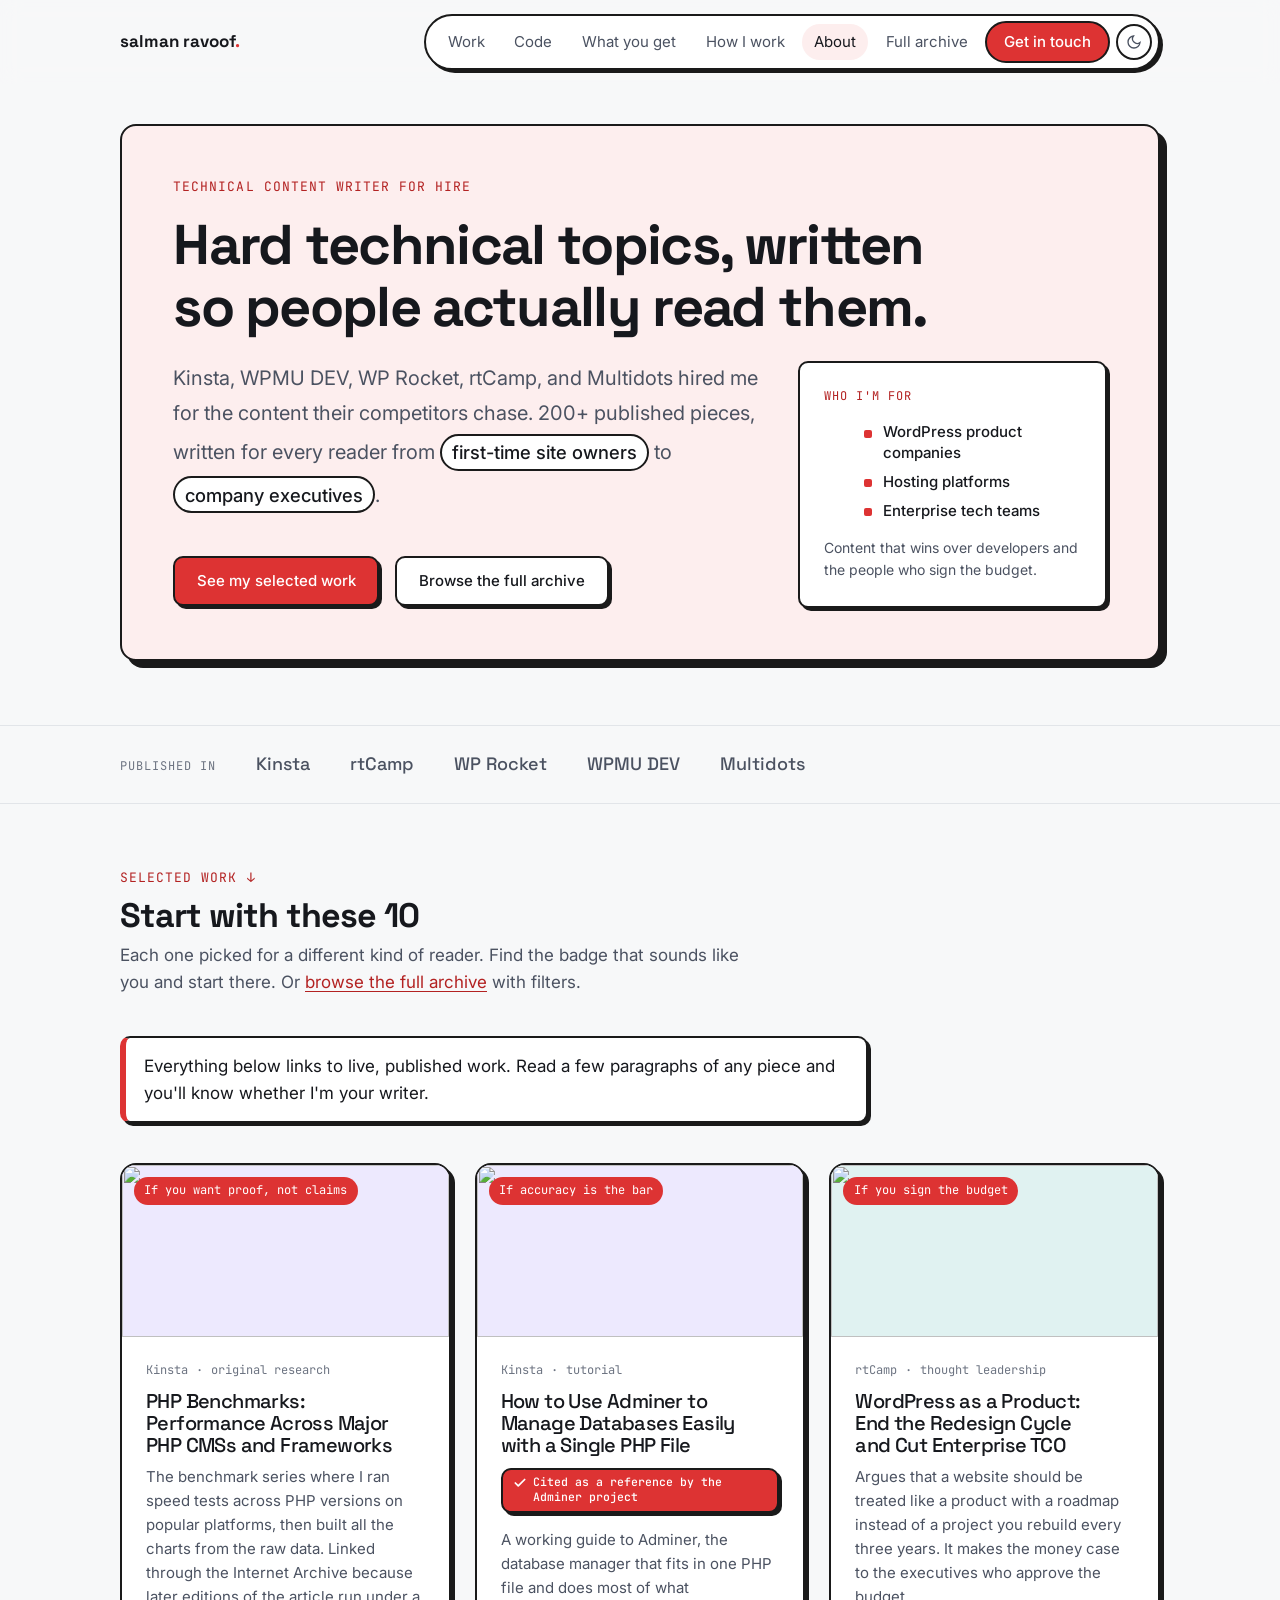
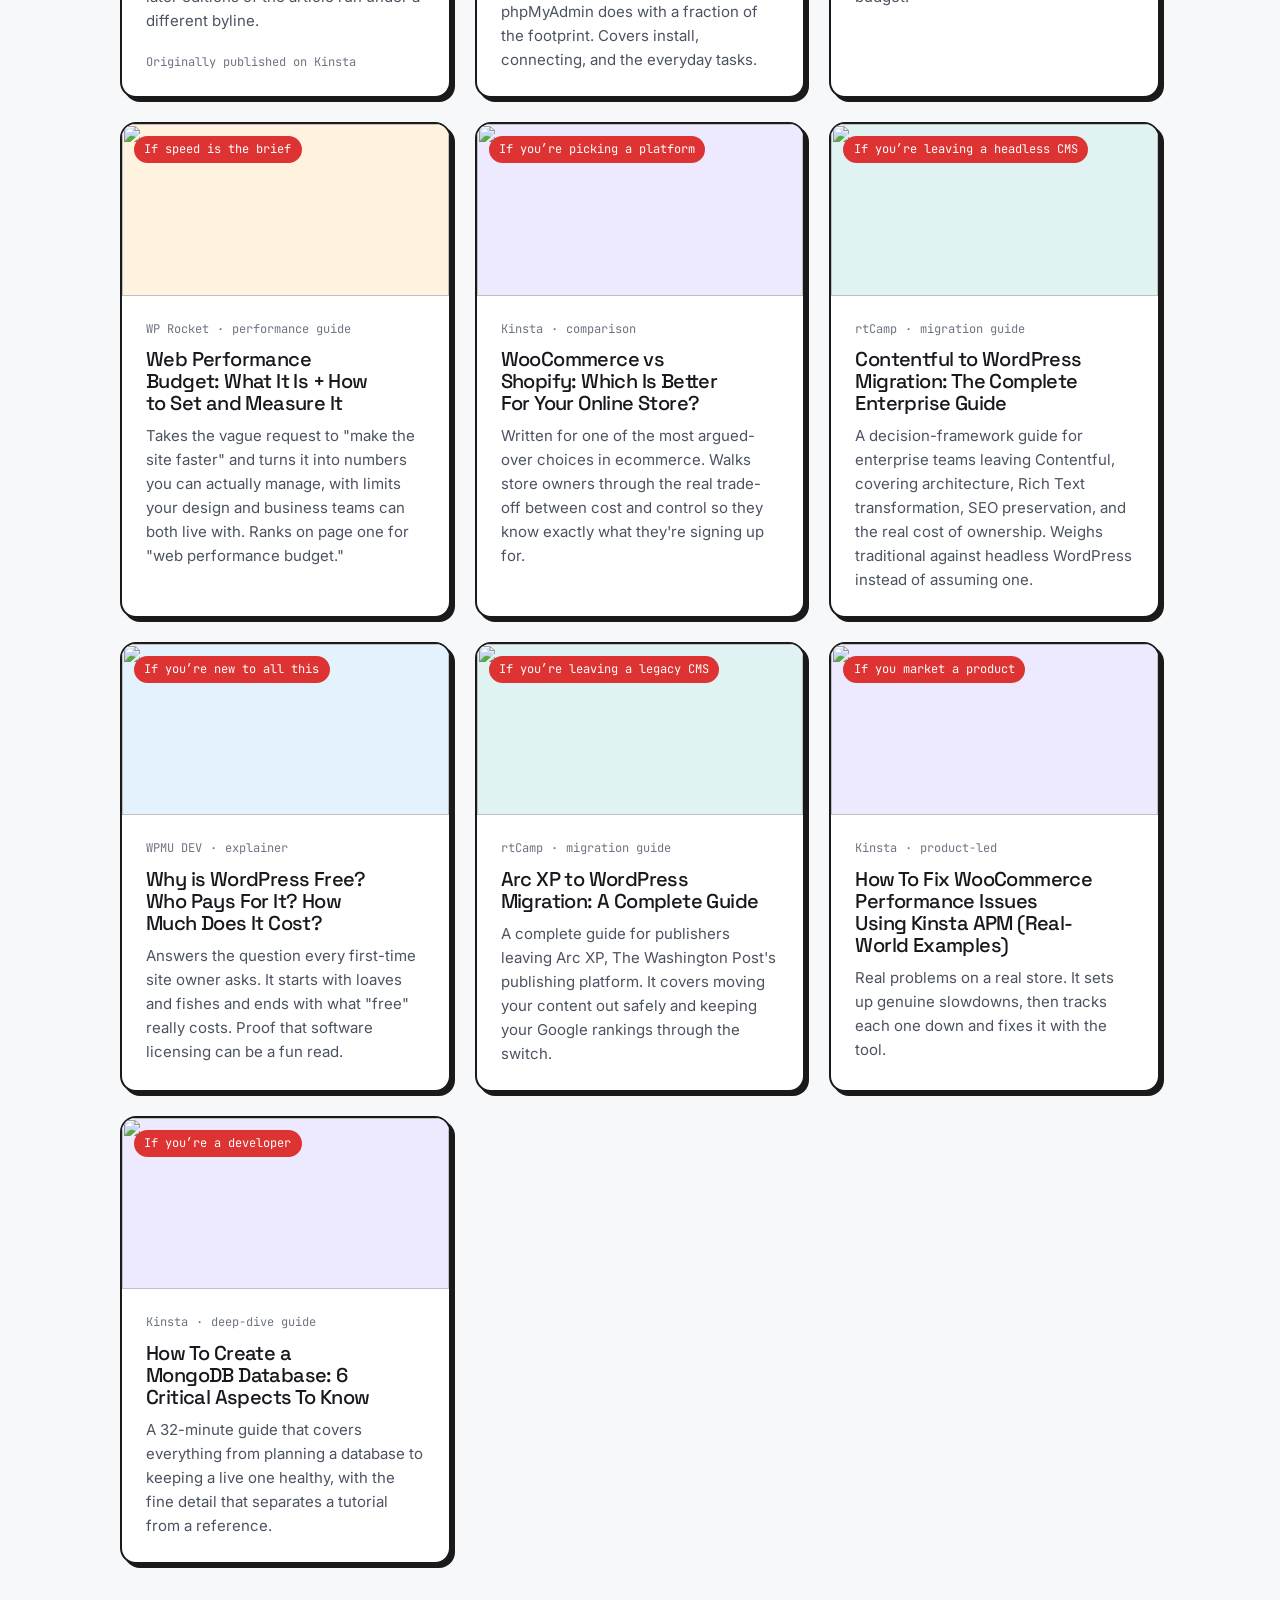
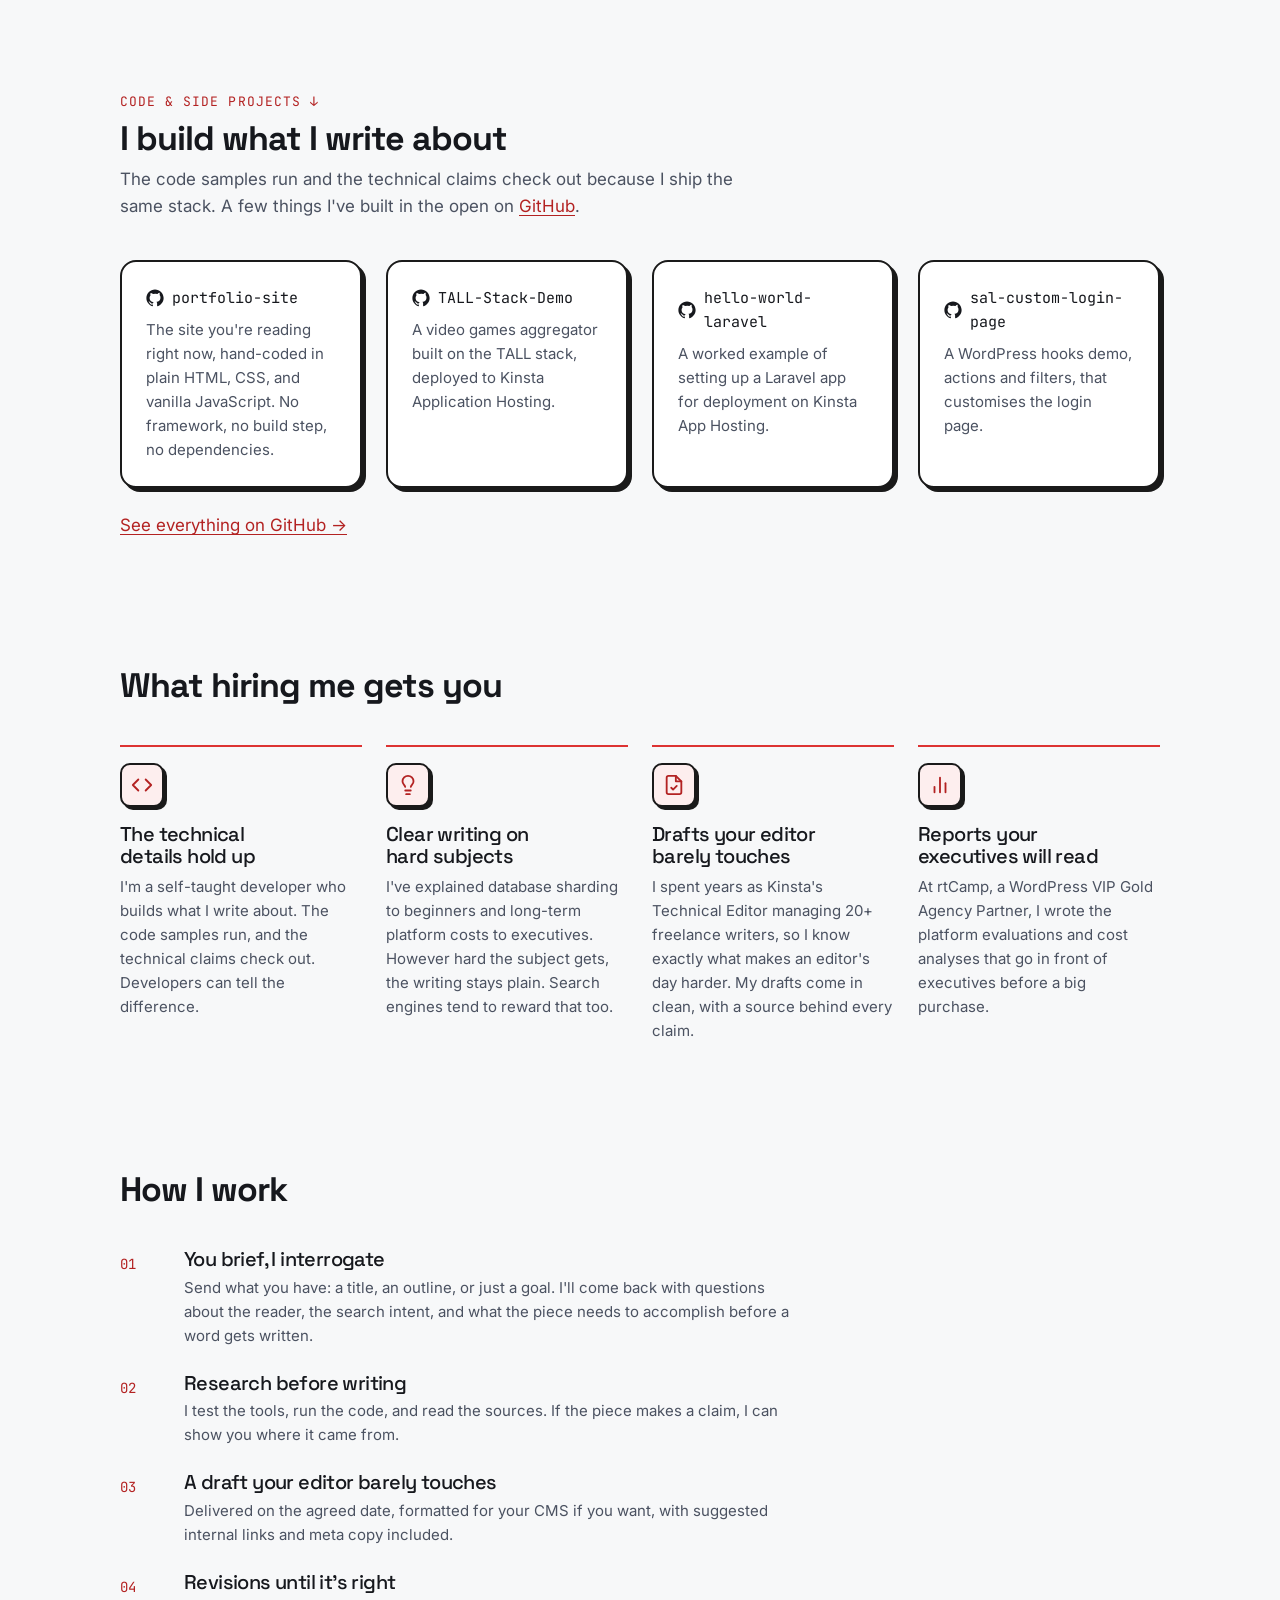
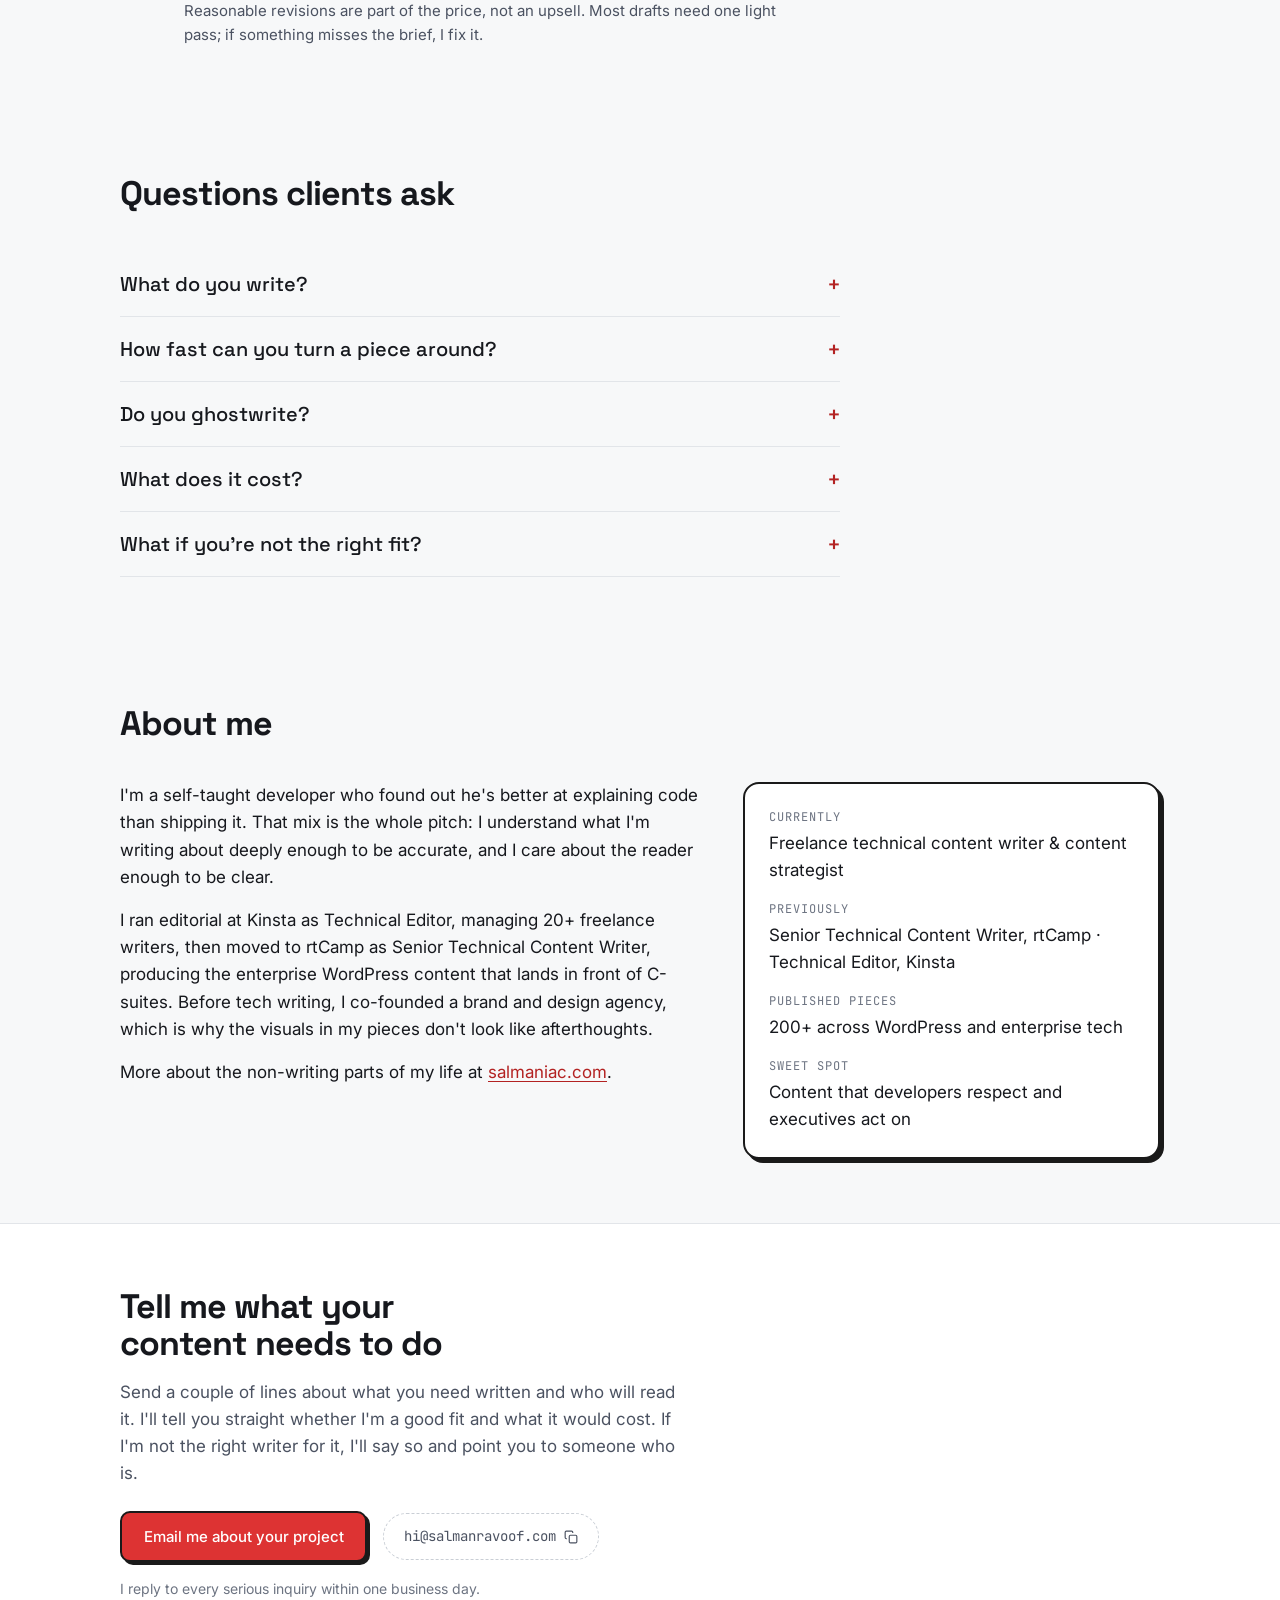
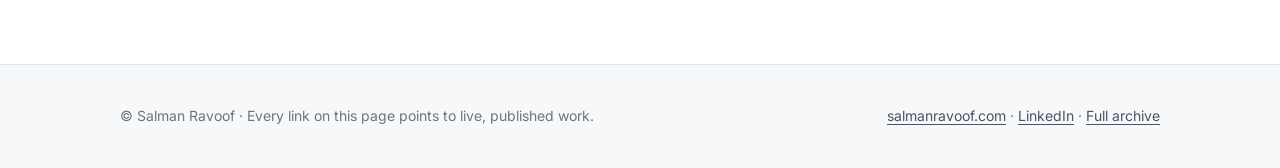
==== commit 39be9238: "Expand archive, add code section, refine featured order and images - Populate images for all cards; " ====
--- a/index.html
+++ b/index.html
@@ -83,6 +83,7 @@
     </button>
     <nav class="site-nav" id="primary-nav" aria-label="Main">
       <a href="#work" data-spy>Work</a>
+      <a href="#code" data-spy>Code</a>
       <a href="#value" data-spy>What you get</a>
       <a href="#process" data-spy>How I work</a>
       <a href="#about" data-spy>About</a>
@@ -154,12 +155,56 @@
       <div class="section-head">
         <div>
           <p class="section-kicker">Selected work &darr;</p>
-          <h2>Start with these eight</h2>
+          <h2>Start with these <span data-featured-count>10</span></h2>
           <p class="section-note">Each one picked for a different kind of reader. Find the badge that sounds like you and start there. Or <a href="work.html">browse the full archive</a> with filters.</p>
         </div>
       </div>
       <p class="work-proof">Everything below links to live, published work. Read a few paragraphs of any piece and you'll know whether I'm your writer.</p>
       <div class="featured-grid" data-featured-grid></div>
+    </div>
+  </section>
+
+  <!-- Code and side projects -->
+  <section class="section" id="code">
+    <div class="container">
+      <div class="section-head">
+        <div>
+          <p class="section-kicker">Code &amp; side projects &darr;</p>
+          <h2>I build what I write about</h2>
+          <p class="section-note">The code samples run and the technical claims check out because I ship the same stack. A few things I've built in the open on <a href="https://github.com/SalmanRavoof" target="_blank" rel="noopener">GitHub</a>.</p>
+        </div>
+      </div>
+      <div class="repo-grid">
+        <a class="repo-card" href="https://github.com/SalmanRavoof/portfolio-site" target="_blank" rel="noopener">
+          <span class="repo-name">
+            <svg width="18" height="18" viewBox="0 0 24 24" fill="currentColor" aria-hidden="true"><path d="M12 .5C5.7.5.5 5.7.5 12c0 5.1 3.3 9.4 7.9 10.9.6.1.8-.2.8-.5v-1.7c-3.2.7-3.9-1.5-3.9-1.5-.5-1.3-1.3-1.7-1.3-1.7-1.1-.7.1-.7.1-.7 1.2.1 1.8 1.2 1.8 1.2 1 1.8 2.8 1.3 3.5 1 .1-.8.4-1.3.7-1.6-2.6-.3-5.3-1.3-5.3-5.7 0-1.3.5-2.3 1.2-3.1-.1-.3-.5-1.5.1-3.1 0 0 1-.3 3.3 1.2a11.4 11.4 0 0 1 6 0C17 4.7 18 5 18 5c.6 1.6.2 2.8.1 3.1.8.8 1.2 1.8 1.2 3.1 0 4.4-2.7 5.4-5.3 5.7.4.4.8 1.1.8 2.2v3.3c0 .3.2.6.8.5 4.6-1.5 7.9-5.8 7.9-10.9C23.5 5.7 18.3.5 12 .5z"/></svg>
+            portfolio-site
+          </span>
+          <span class="repo-desc">The site you're reading right now, hand-coded in plain HTML, CSS, and vanilla JavaScript. No framework, no build step, no dependencies.</span>
+        </a>
+        <a class="repo-card" href="https://github.com/SalmanRavoof/TALL-Stack-Demo" target="_blank" rel="noopener">
+          <span class="repo-name">
+            <svg width="18" height="18" viewBox="0 0 24 24" fill="currentColor" aria-hidden="true"><path d="M12 .5C5.7.5.5 5.7.5 12c0 5.1 3.3 9.4 7.9 10.9.6.1.8-.2.8-.5v-1.7c-3.2.7-3.9-1.5-3.9-1.5-.5-1.3-1.3-1.7-1.3-1.7-1.1-.7.1-.7.1-.7 1.2.1 1.8 1.2 1.8 1.2 1 1.8 2.8 1.3 3.5 1 .1-.8.4-1.3.7-1.6-2.6-.3-5.3-1.3-5.3-5.7 0-1.3.5-2.3 1.2-3.1-.1-.3-.5-1.5.1-3.1 0 0 1-.3 3.3 1.2a11.4 11.4 0 0 1 6 0C17 4.7 18 5 18 5c.6 1.6.2 2.8.1 3.1.8.8 1.2 1.8 1.2 3.1 0 4.4-2.7 5.4-5.3 5.7.4.4.8 1.1.8 2.2v3.3c0 .3.2.6.8.5 4.6-1.5 7.9-5.8 7.9-10.9C23.5 5.7 18.3.5 12 .5z"/></svg>
+            TALL-Stack-Demo
+          </span>
+          <span class="repo-desc">A video games aggregator built on the TALL stack, deployed to Kinsta Application Hosting.</span>
+        </a>
+        <a class="repo-card" href="https://github.com/SalmanRavoof/hello-world-laravel" target="_blank" rel="noopener">
+          <span class="repo-name">
+            <svg width="18" height="18" viewBox="0 0 24 24" fill="currentColor" aria-hidden="true"><path d="M12 .5C5.7.5.5 5.7.5 12c0 5.1 3.3 9.4 7.9 10.9.6.1.8-.2.8-.5v-1.7c-3.2.7-3.9-1.5-3.9-1.5-.5-1.3-1.3-1.7-1.3-1.7-1.1-.7.1-.7.1-.7 1.2.1 1.8 1.2 1.8 1.2 1 1.8 2.8 1.3 3.5 1 .1-.8.4-1.3.7-1.6-2.6-.3-5.3-1.3-5.3-5.7 0-1.3.5-2.3 1.2-3.1-.1-.3-.5-1.5.1-3.1 0 0 1-.3 3.3 1.2a11.4 11.4 0 0 1 6 0C17 4.7 18 5 18 5c.6 1.6.2 2.8.1 3.1.8.8 1.2 1.8 1.2 3.1 0 4.4-2.7 5.4-5.3 5.7.4.4.8 1.1.8 2.2v3.3c0 .3.2.6.8.5 4.6-1.5 7.9-5.8 7.9-10.9C23.5 5.7 18.3.5 12 .5z"/></svg>
+            hello-world-laravel
+          </span>
+          <span class="repo-desc">A worked example of setting up a Laravel app for deployment on Kinsta App Hosting.</span>
+        </a>
+        <a class="repo-card" href="https://github.com/SalmanRavoof/sal-custom-login-page" target="_blank" rel="noopener">
+          <span class="repo-name">
+            <svg width="18" height="18" viewBox="0 0 24 24" fill="currentColor" aria-hidden="true"><path d="M12 .5C5.7.5.5 5.7.5 12c0 5.1 3.3 9.4 7.9 10.9.6.1.8-.2.8-.5v-1.7c-3.2.7-3.9-1.5-3.9-1.5-.5-1.3-1.3-1.7-1.3-1.7-1.1-.7.1-.7.1-.7 1.2.1 1.8 1.2 1.8 1.2 1 1.8 2.8 1.3 3.5 1 .1-.8.4-1.3.7-1.6-2.6-.3-5.3-1.3-5.3-5.7 0-1.3.5-2.3 1.2-3.1-.1-.3-.5-1.5.1-3.1 0 0 1-.3 3.3 1.2a11.4 11.4 0 0 1 6 0C17 4.7 18 5 18 5c.6 1.6.2 2.8.1 3.1.8.8 1.2 1.8 1.2 3.1 0 4.4-2.7 5.4-5.3 5.7.4.4.8 1.1.8 2.2v3.3c0 .3.2.6.8.5 4.6-1.5 7.9-5.8 7.9-10.9C23.5 5.7 18.3.5 12 .5z"/></svg>
+            sal-custom-login-page
+          </span>
+          <span class="repo-desc">A WordPress hooks demo, actions and filters, that customises the login page.</span>
+        </a>
+      </div>
+      <p class="repo-more"><a href="https://github.com/SalmanRavoof" target="_blank" rel="noopener">See everything on GitHub &rarr;</a></p>
     </div>
   </section>
 
@@ -283,7 +328,7 @@
         <div>
           <p>I'm a self-taught developer who found out he's better at explaining code than shipping it. That mix is the whole pitch: I understand what I'm writing about deeply enough to be accurate, and I care about the reader enough to be clear.</p>
           <p style="margin-top: var(--space-2);">I ran editorial at Kinsta as Technical Editor, managing 20+ freelance writers, then moved to rtCamp as Senior Technical Content Writer, producing the enterprise WordPress content that lands in front of C-suites. Before tech writing, I co-founded a brand and design agency, which is why the visuals in my pieces don't look like afterthoughts.</p>
-          <p style="margin-top: var(--space-2);">More about the non-writing parts of my life at <a href="https://salmanravoof.com">salmanravoof.com</a>.</p>
+          <p style="margin-top: var(--space-2);">More about the non-writing parts of my life at <a href="https://salmaniac.com">salmaniac.com</a>.</p>
         </div>
         <dl class="about-facts">
           <div class="about-fact"><dt>Currently</dt><dd>Freelance technical content writer &amp; content strategist</dd></div>
--- a/css/components.css
+++ b/css/components.css
@@ -469,6 +469,33 @@
   border-radius: 999px;
 }
 
+/* External validation badge (strongest credibility signal). Bold on purpose. */
+.card-cite {
+  display: inline-flex;
+  align-items: flex-start;
+  gap: 0.4rem;
+  align-self: flex-start;
+  margin-block: 0.15rem 0.35rem;
+  background: var(--accent);
+  color: var(--text-on-accent);
+  font-family: var(--font-mono);
+  font-size: 0.72rem;
+  font-weight: 500;
+  line-height: 1.3;
+  padding: 0.35rem 0.65rem;
+  border: 2px solid var(--ink-line);
+  border-radius: var(--radius);
+  box-shadow: var(--shadow-sm);
+  text-decoration: none;
+  transition: transform 120ms ease, box-shadow 120ms ease, background 120ms ease;
+}
+a.card-cite:hover {
+  background: var(--accent-strong);
+  transform: translate(-1px, -1px);
+  box-shadow: var(--shadow-card);
+}
+.card-cite svg { flex-shrink: 0; margin-top: 0.05rem; }
+
 .tag {
   background: var(--bg);
   border: 1.5px solid var(--ink-line);
@@ -520,6 +547,38 @@
 }
 .process-step h3 { margin-bottom: 0.35rem; }
 .process-step p { color: var(--text-secondary); font-size: 0.9375rem; }
+
+/* ---------- Code & side projects (GitHub) ---------- */
+.repo-grid {
+  display: grid;
+  grid-template-columns: repeat(auto-fit, minmax(240px, 1fr));
+  gap: var(--space-3);
+}
+.repo-card {
+  display: flex;
+  flex-direction: column;
+  gap: 0.5rem;
+  background: var(--surface);
+  border: 2px solid var(--ink-line);
+  border-radius: var(--radius-lg);
+  box-shadow: var(--shadow-card);
+  padding: var(--space-3);
+  text-decoration: none;
+  color: var(--text);
+  transition: transform 150ms ease, box-shadow 150ms ease;
+}
+.repo-card:hover { transform: translate(-2px, -2px); box-shadow: var(--shadow-card-hover); }
+.repo-name {
+  display: inline-flex;
+  align-items: center;
+  gap: 0.5rem;
+  font-family: var(--font-mono);
+  font-size: 0.9375rem;
+  color: var(--text);
+}
+.repo-name svg { flex-shrink: 0; }
+.repo-desc { color: var(--text-secondary); font-size: 0.9375rem; }
+.repo-more { margin-top: var(--space-3); }
 
 /* ---------- Testimonials ---------- */
 .testimonial-grid {
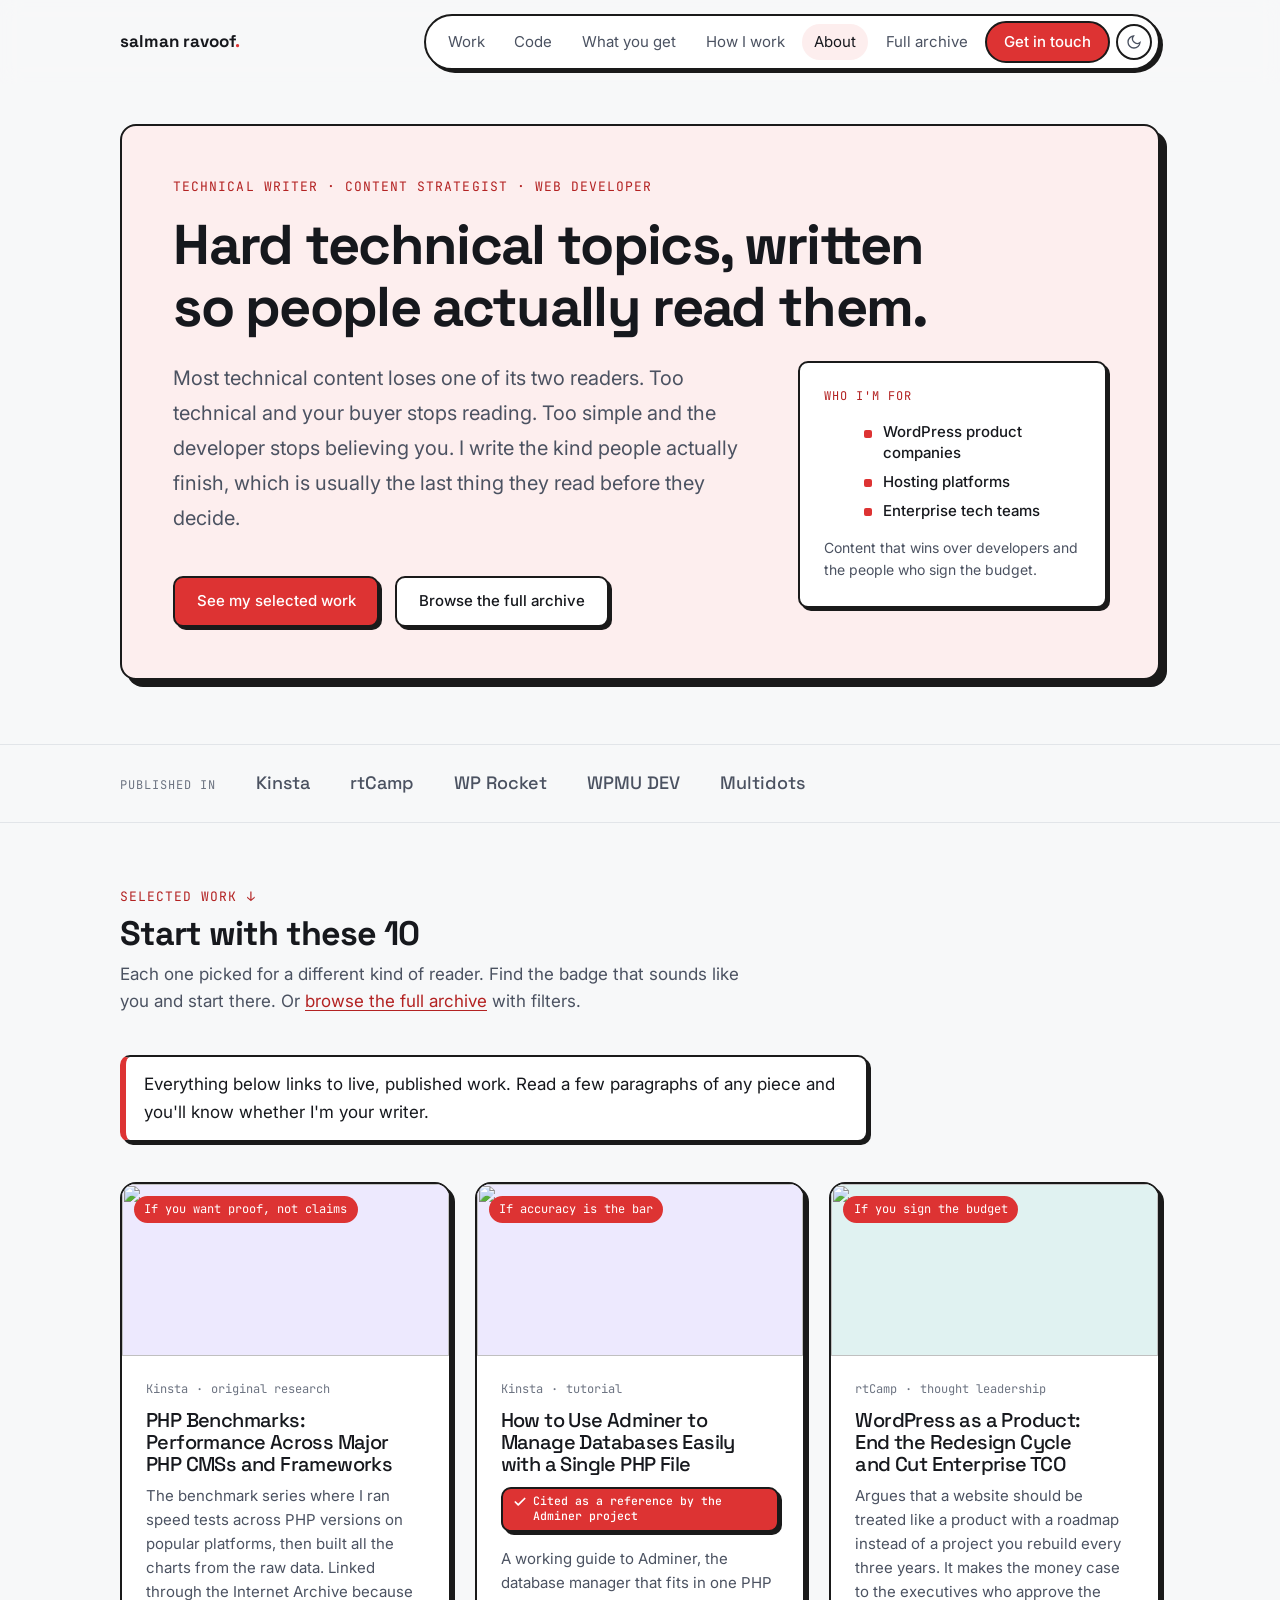
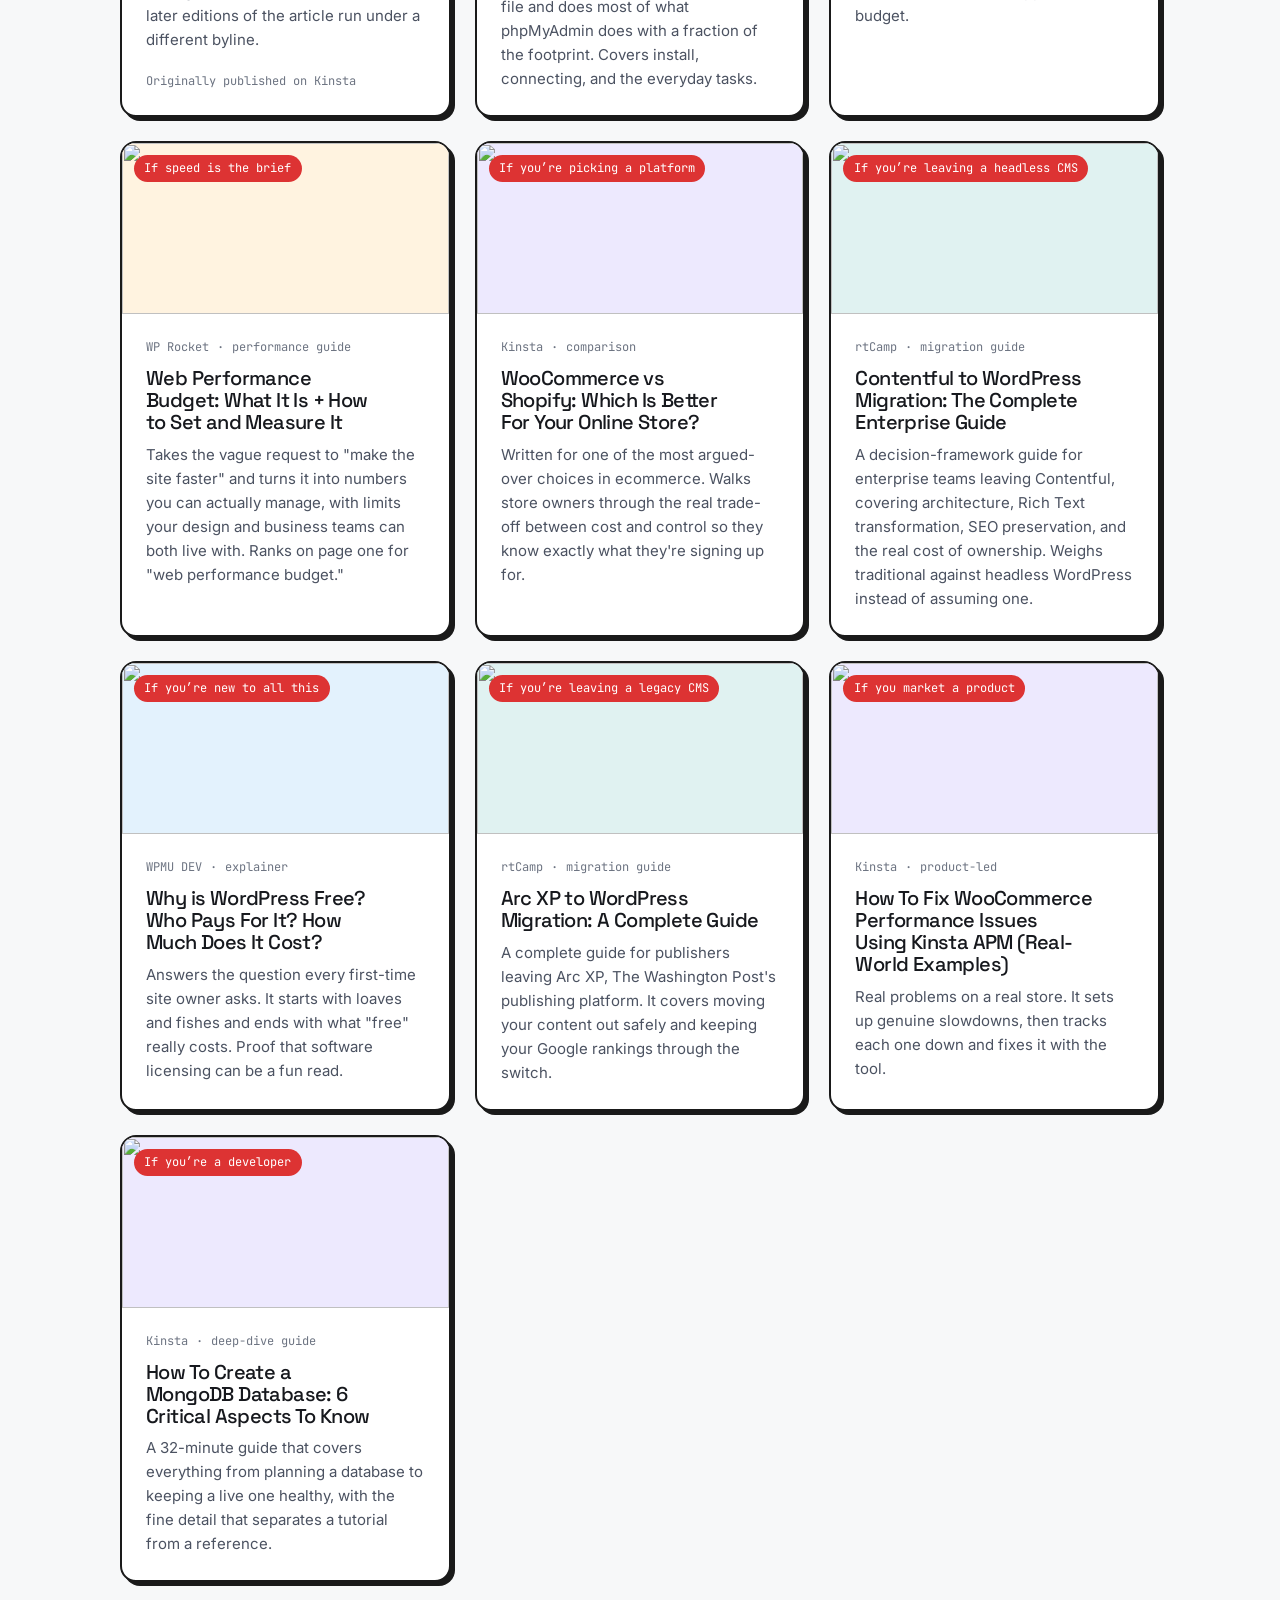
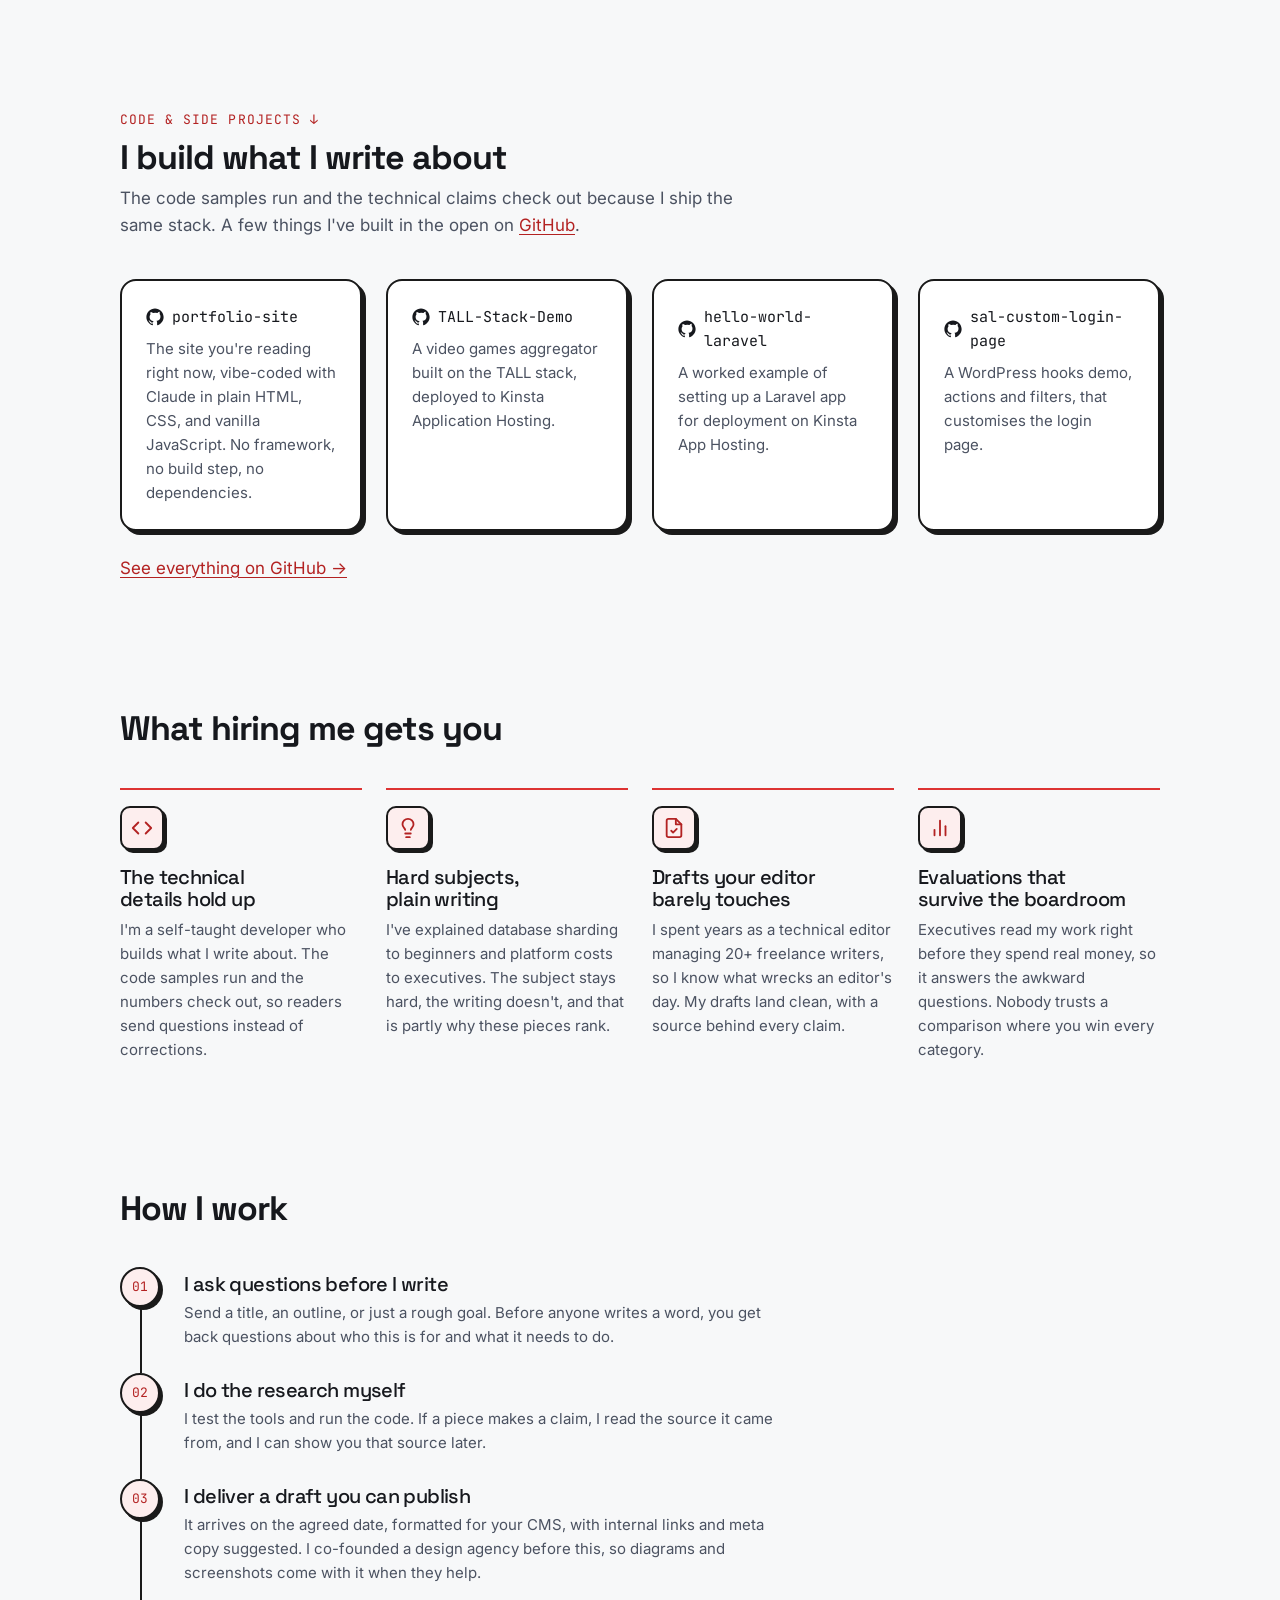
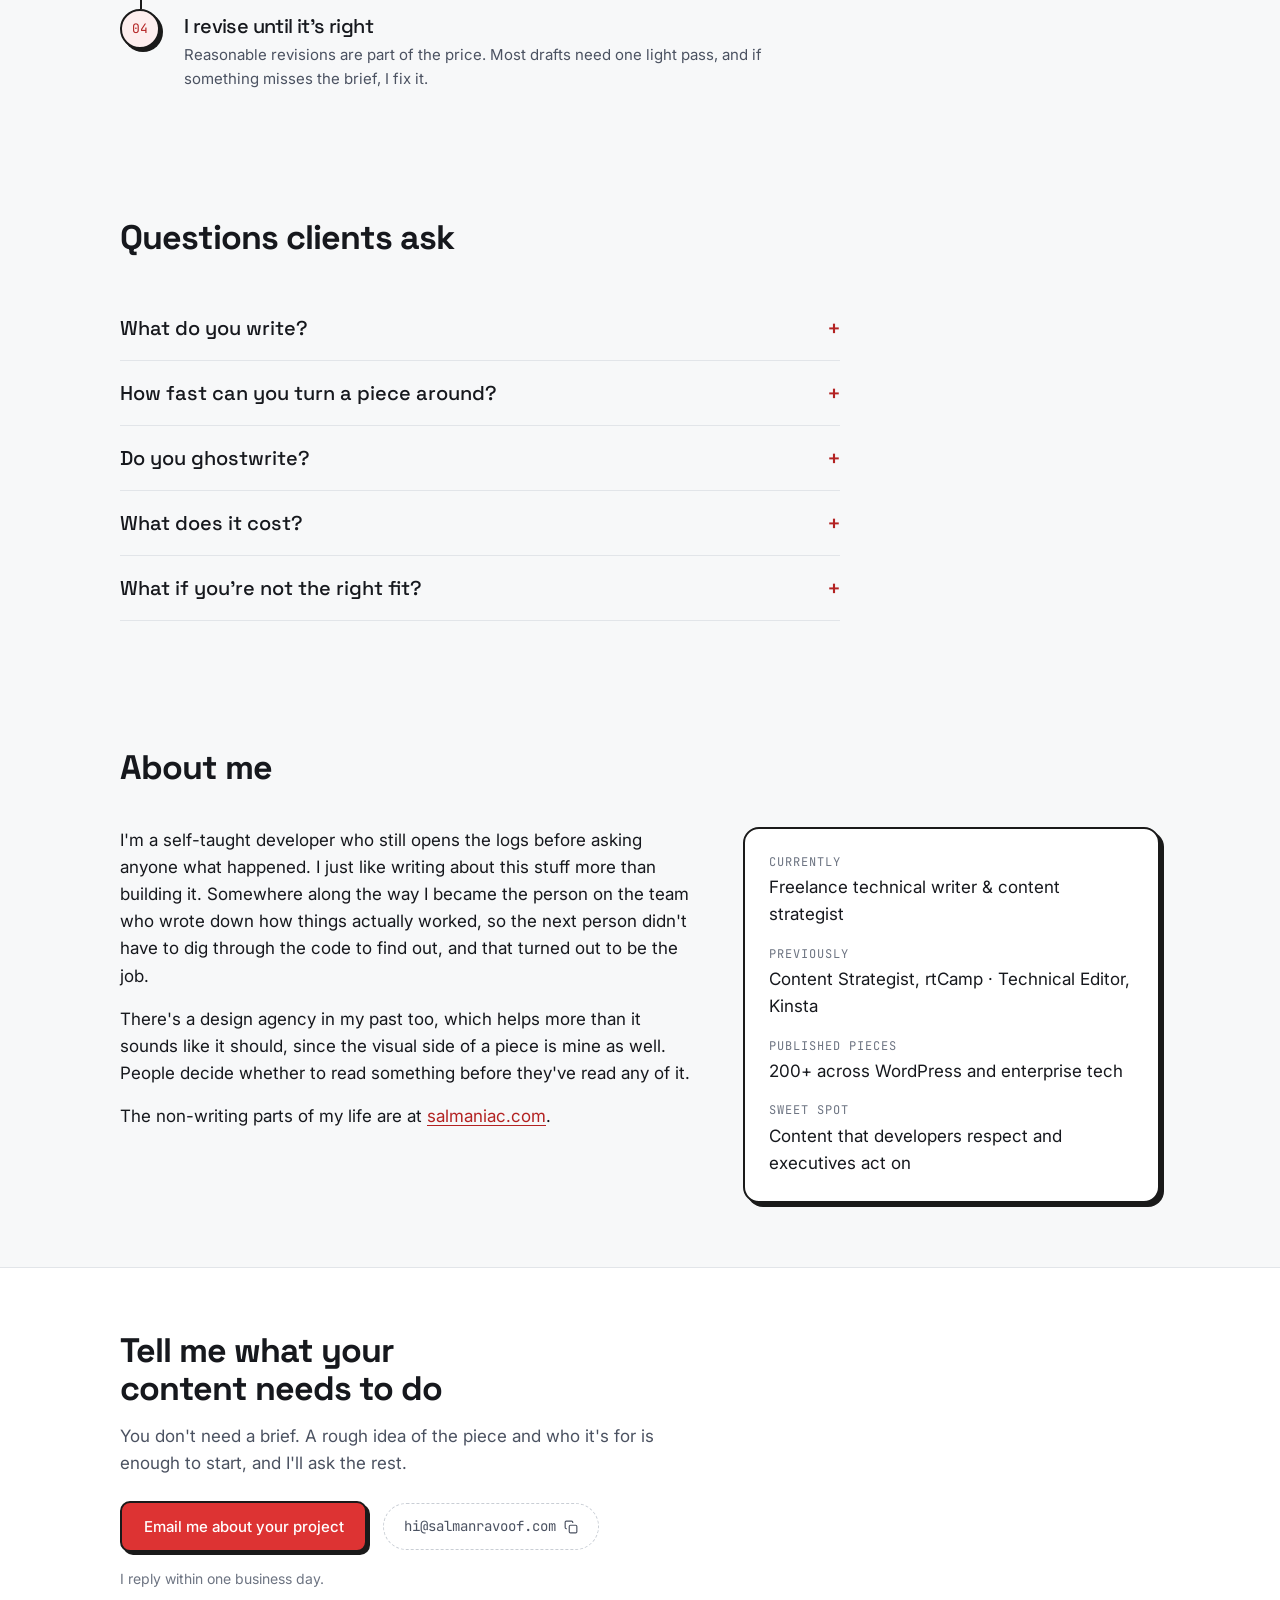
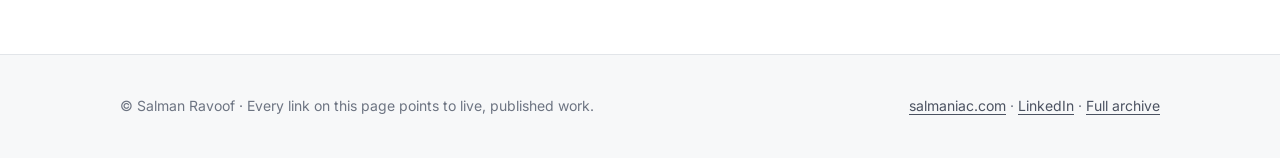
==== commit 5ab912b4: "Rewrite landing copy, restyle process timeline, fix domain and title - Rewrite hero, value cards, pr" ====
--- a/index.html
+++ b/index.html
@@ -3,18 +3,18 @@
 <head>
 <meta charset="UTF-8">
 <meta name="viewport" content="width=device-width, initial-scale=1.0">
-<title>Salman Ravoof · Technical content writer for WordPress and enterprise tech</title>
-<meta name="description" content="Freelance technical content writer for WordPress and enterprise tech. 200+ published pieces for Kinsta, rtCamp, WP Rocket, WPMU DEV, and more — written for developers and the decision-makers who fund them.">
+<title>Salman Ravoof · Technical writer for WordPress and enterprise tech</title>
+<meta name="description" content="Freelance technical writer for WordPress and enterprise tech. 200+ published pieces for Kinsta, rtCamp, WP Rocket, WPMU DEV, and more — written for developers and the decision-makers who fund them.">
 <link rel="canonical" href="https://portfolio.salmanravoof.com/">
 
 <meta property="og:type" content="website">
-<meta property="og:title" content="Salman Ravoof · Technical content writer for WordPress and enterprise tech">
+<meta property="og:title" content="Salman Ravoof · Technical writer for WordPress and enterprise tech">
 <meta property="og:description" content="Hard technical topics, written so people actually read them. 200+ published pieces for Kinsta, rtCamp, WP Rocket, and WPMU DEV.">
 <meta property="og:url" content="https://portfolio.salmanravoof.com/">
 <meta property="og:image" content="https://portfolio.salmanravoof.com/assets/og-image.png">
 <meta property="og:image:width" content="1200">
 <meta property="og:image:height" content="630">
-<meta property="og:image:alt" content="Salman Ravoof, technical content writer for hire">
+<meta property="og:image:alt" content="Salman Ravoof, technical writer for hire">
 <meta name="twitter:card" content="summary_large_image">
 <meta name="twitter:image" content="https://portfolio.salmanravoof.com/assets/og-image.png">
 
@@ -49,10 +49,10 @@
       "@id": "https://portfolio.salmanravoof.com/#person",
       "name": "Salman Ravoof",
       "url": "https://portfolio.salmanravoof.com/",
-      "jobTitle": "Technical Content Writer and Content Strategist",
+      "jobTitle": "Technical Writer and Content Strategist",
       "knowsAbout": ["WordPress", "Enterprise WordPress", "Web performance", "Technical writing", "Content strategy", "WooCommerce"],
       "sameAs": [
-        "https://salmanravoof.com",
+        "https://salmaniac.com",
         "https://www.linkedin.com/in/salmanravoof/",
         "https://kinsta.com/blog/author/salmanravoof/",
         "https://rtcamp.com/author/salman-ravoof/",
@@ -103,11 +103,11 @@
   <section class="hero">
     <div class="container">
       <div class="hero-panel">
-        <p class="hero-kicker">Technical content writer for hire</p>
+        <p class="hero-kicker">Technical Writer &middot; Content Strategist &middot; Web Developer</p>
         <h1>Hard technical topics, written so people actually read them.</h1>
         <div class="hero-row">
           <div class="hero-main">
-            <p class="hero-sub">Kinsta, WPMU DEV, WP Rocket, rtCamp, and Multidots hired me for the content their competitors chase. 200+ published pieces, written for every reader from <span class="pill-inline">first-time site owners</span> to <span class="pill-inline">company executives</span>.</p>
+            <p class="hero-sub">Most technical content loses one of its two readers. Too technical and your buyer stops reading. Too simple and the developer stops believing you. I write the kind people actually finish, which is usually the last thing they read before they decide.</p>
             <div class="hero-actions">
               <a class="btn btn-primary" href="#work">See my selected work</a>
               <a class="btn btn-ghost" href="work.html">Browse the full archive</a>
@@ -180,7 +180,7 @@
             <svg width="18" height="18" viewBox="0 0 24 24" fill="currentColor" aria-hidden="true"><path d="M12 .5C5.7.5.5 5.7.5 12c0 5.1 3.3 9.4 7.9 10.9.6.1.8-.2.8-.5v-1.7c-3.2.7-3.9-1.5-3.9-1.5-.5-1.3-1.3-1.7-1.3-1.7-1.1-.7.1-.7.1-.7 1.2.1 1.8 1.2 1.8 1.2 1 1.8 2.8 1.3 3.5 1 .1-.8.4-1.3.7-1.6-2.6-.3-5.3-1.3-5.3-5.7 0-1.3.5-2.3 1.2-3.1-.1-.3-.5-1.5.1-3.1 0 0 1-.3 3.3 1.2a11.4 11.4 0 0 1 6 0C17 4.7 18 5 18 5c.6 1.6.2 2.8.1 3.1.8.8 1.2 1.8 1.2 3.1 0 4.4-2.7 5.4-5.3 5.7.4.4.8 1.1.8 2.2v3.3c0 .3.2.6.8.5 4.6-1.5 7.9-5.8 7.9-10.9C23.5 5.7 18.3.5 12 .5z"/></svg>
             portfolio-site
           </span>
-          <span class="repo-desc">The site you're reading right now, hand-coded in plain HTML, CSS, and vanilla JavaScript. No framework, no build step, no dependencies.</span>
+          <span class="repo-desc">The site you're reading right now, vibe-coded with Claude in plain HTML, CSS, and vanilla JavaScript. No framework, no build step, no dependencies.</span>
         </a>
         <a class="repo-card" href="https://github.com/SalmanRavoof/TALL-Stack-Demo" target="_blank" rel="noopener">
           <span class="repo-name">
@@ -218,22 +218,22 @@
         <div class="value-item reveal">
           <span class="value-icon" aria-hidden="true"><svg viewBox="0 0 24 24" fill="none" stroke="currentColor" stroke-width="2" stroke-linecap="round" stroke-linejoin="round"><polyline points="16 18 22 12 16 6"/><polyline points="8 6 2 12 8 18"/></svg></span>
           <h3>The technical details hold up</h3>
-          <p>I'm a self-taught developer who builds what I write about. The code samples run, and the technical claims check out. Developers can tell the difference.</p>
+          <p>I'm a self-taught developer who builds what I write about. The code samples run and the numbers check out, so readers send questions instead of corrections.</p>
         </div>
         <div class="value-item reveal">
           <span class="value-icon" aria-hidden="true"><svg viewBox="0 0 24 24" fill="none" stroke="currentColor" stroke-width="2" stroke-linecap="round" stroke-linejoin="round"><path d="M9 18h6"/><path d="M10 22h4"/><path d="M15.09 14c.18-.98.65-1.74 1.41-2.5A4.65 4.65 0 0 0 18 8 6 6 0 0 0 6 8c0 1 .23 2.23 1.5 3.5.76.76 1.23 1.52 1.41 2.5"/></svg></span>
-          <h3>Clear writing on hard subjects</h3>
-          <p>I've explained database sharding to beginners and long-term platform costs to executives. However hard the subject gets, the writing stays plain. Search engines tend to reward that too.</p>
+          <h3>Hard subjects, plain writing</h3>
+          <p>I've explained database sharding to beginners and platform costs to executives. The subject stays hard, the writing doesn't, and that is partly why these pieces rank.</p>
         </div>
         <div class="value-item reveal">
           <span class="value-icon" aria-hidden="true"><svg viewBox="0 0 24 24" fill="none" stroke="currentColor" stroke-width="2" stroke-linecap="round" stroke-linejoin="round"><path d="M14 2H6a2 2 0 0 0-2 2v16a2 2 0 0 0 2 2h12a2 2 0 0 0 2-2V8z"/><polyline points="14 2 14 8 20 8"/><path d="m9 15 2 2 4-4"/></svg></span>
           <h3>Drafts your editor barely touches</h3>
-          <p>I spent years as Kinsta's Technical Editor managing 20+ freelance writers, so I know exactly what makes an editor's day harder. My drafts come in clean, with a source behind every claim.</p>
+          <p>I spent years as a technical editor managing 20+ freelance writers, so I know what wrecks an editor's day. My drafts land clean, with a source behind every claim.</p>
         </div>
         <div class="value-item reveal">
           <span class="value-icon" aria-hidden="true"><svg viewBox="0 0 24 24" fill="none" stroke="currentColor" stroke-width="2" stroke-linecap="round" stroke-linejoin="round"><line x1="18" y1="20" x2="18" y2="10"/><line x1="12" y1="20" x2="12" y2="4"/><line x1="6" y1="20" x2="6" y2="14"/></svg></span>
-          <h3>Reports your executives will read</h3>
-          <p>At rtCamp, a WordPress VIP Gold Agency Partner, I wrote the platform evaluations and cost analyses that go in front of executives before a big purchase.</p>
+          <h3>Evaluations that survive the boardroom</h3>
+          <p>Executives read my work right before they spend real money, so it answers the awkward questions. Nobody trusts a comparison where you win every category.</p>
         </div>
       </div>
     </div>
@@ -248,26 +248,26 @@
       <div class="process">
         <div class="process-step reveal">
           <div>
-            <h3>You brief, I interrogate</h3>
-            <p>Send what you have: a title, an outline, or just a goal. I'll come back with questions about the reader, the search intent, and what the piece needs to accomplish before a word gets written.</p>
+            <h3>I ask questions before I write</h3>
+            <p>Send a title, an outline, or just a rough goal. Before anyone writes a word, you get back questions about who this is for and what it needs to do.</p>
           </div>
         </div>
         <div class="process-step reveal">
           <div>
-            <h3>Research before writing</h3>
-            <p>I test the tools, run the code, and read the sources. If the piece makes a claim, I can show you where it came from.</p>
+            <h3>I do the research myself</h3>
+            <p>I test the tools and run the code. If a piece makes a claim, I read the source it came from, and I can show you that source later.</p>
           </div>
         </div>
         <div class="process-step reveal">
           <div>
-            <h3>A draft your editor barely touches</h3>
-            <p>Delivered on the agreed date, formatted for your CMS if you want, with suggested internal links and meta copy included.</p>
+            <h3>I deliver a draft you can publish</h3>
+            <p>It arrives on the agreed date, formatted for your CMS, with internal links and meta copy suggested. I co-founded a design agency before this, so diagrams and screenshots come with it when they help.</p>
           </div>
         </div>
         <div class="process-step reveal">
           <div>
-            <h3>Revisions until it's right</h3>
-            <p>Reasonable revisions are part of the price, not an upsell. Most drafts need one light pass; if something misses the brief, I fix it.</p>
+            <h3>I revise until it's right</h3>
+            <p>Reasonable revisions are part of the price. Most drafts need one light pass, and if something misses the brief, I fix it.</p>
           </div>
         </div>
       </div>
@@ -296,23 +296,23 @@
       <div class="faq">
         <details>
           <summary>What do you write?</summary>
-          <p>Technical tutorials, product-led content, platform comparisons, migration guides, original research, and the executive-facing evaluations that precede big platform decisions. If it sits between "developer documentation" and "boardroom memo," it's my lane.</p>
+          <p>Technical tutorials, platform comparisons, migration guides, and the evaluations executives read before signing something expensive. If it sits between developer documentation and a boardroom memo, I've probably written it.</p>
         </details>
         <details>
           <summary>How fast can you turn a piece around?</summary>
-          <p>Depends on depth and research load. A standard long-form piece typically takes one to two weeks from brief to draft. Tell me your deadline in the first email and I'll tell you honestly whether it's doable.</p>
+          <p>One to two weeks from brief to draft, depending on how much research it needs. Tell me your deadline in the first email and I'll tell you honestly whether I can hit it.</p>
         </details>
         <details>
           <summary>Do you ghostwrite?</summary>
-          <p>Yes. Five of the pieces in my portfolio are ghostwritten for Multidots and shown with the client's permission. Your byline, my drafts, full confidentiality if you need it.</p>
+          <p>Yes, and it costs a bit more, since I'm giving up the byline. The ghostwritten pieces here are shown with permission. Your name, my drafts, full confidentiality if you want it.</p>
         </details>
         <details>
           <summary>What does it cost?</summary>
-          <p>Per-project pricing based on scope, research depth, and rights. Send me the brief and I'll quote a flat number, no hourly meters running.</p>
+          <p>Depends on how you prefer to buy. Per project, per word, discounted by volume, or a part-time retainer if you need steady output. Send the brief and I'll quote against whichever model you already use.</p>
         </details>
         <details>
           <summary>What if you're not the right fit?</summary>
-          <p>I'll say so in the first reply and point you to someone who is. A mismatch wastes your budget and my portfolio.</p>
+          <p>I'll say so in the first reply and point you to someone better suited. A mismatch wastes your time and gets me nothing worth showing.</p>
         </details>
       </div>
     </div>
@@ -326,13 +326,13 @@
       </div>
       <div class="about-grid">
         <div>
-          <p>I'm a self-taught developer who found out he's better at explaining code than shipping it. That mix is the whole pitch: I understand what I'm writing about deeply enough to be accurate, and I care about the reader enough to be clear.</p>
-          <p style="margin-top: var(--space-2);">I ran editorial at Kinsta as Technical Editor, managing 20+ freelance writers, then moved to rtCamp as Senior Technical Content Writer, producing the enterprise WordPress content that lands in front of C-suites. Before tech writing, I co-founded a brand and design agency, which is why the visuals in my pieces don't look like afterthoughts.</p>
-          <p style="margin-top: var(--space-2);">More about the non-writing parts of my life at <a href="https://salmaniac.com">salmaniac.com</a>.</p>
+          <p>I'm a self-taught developer who still opens the logs before asking anyone what happened. I just like writing about this stuff more than building it. Somewhere along the way I became the person on the team who wrote down how things actually worked, so the next person didn't have to dig through the code to find out, and that turned out to be the job.</p>
+          <p style="margin-top: var(--space-2);">There's a design agency in my past too, which helps more than it sounds like it should, since the visual side of a piece is mine as well. People decide whether to read something before they've read any of it.</p>
+          <p style="margin-top: var(--space-2);">The non-writing parts of my life are at <a href="https://salmaniac.com">salmaniac.com</a>.</p>
         </div>
         <dl class="about-facts">
-          <div class="about-fact"><dt>Currently</dt><dd>Freelance technical content writer &amp; content strategist</dd></div>
-          <div class="about-fact"><dt>Previously</dt><dd>Senior Technical Content Writer, rtCamp · Technical Editor, Kinsta</dd></div>
+          <div class="about-fact"><dt>Currently</dt><dd>Freelance technical writer &amp; content strategist</dd></div>
+          <div class="about-fact"><dt>Previously</dt><dd>Content Strategist, rtCamp · Technical Editor, Kinsta</dd></div>
           <div class="about-fact"><dt>Published pieces</dt><dd>200+ across WordPress and enterprise tech</dd></div>
           <div class="about-fact"><dt>Sweet spot</dt><dd>Content that developers respect and executives act on</dd></div>
         </dl>
@@ -344,7 +344,7 @@
   <section class="contact" id="contact">
     <div class="container">
       <h2>Tell me what your content needs to do</h2>
-      <p class="contact-lede">Send a couple of lines about what you need written and who will read it. I'll tell you straight whether I'm a good fit and what it would cost. If I'm not the right writer for it, I'll say so and point you to someone who is.</p>
+      <p class="contact-lede">You don't need a brief. A rough idea of the piece and who it's for is enough to start, and I'll ask the rest.</p>
       <div class="contact-actions">
         <a class="btn btn-primary" href="mailto:hi@salmanravoof.com?subject=Content%20project">Email me about your project</a>
         <button class="copy-email" type="button" data-email="hi@salmanravoof.com">
@@ -352,7 +352,7 @@
           <svg width="14" height="14" viewBox="0 0 24 24" fill="none" stroke="currentColor" stroke-width="2" aria-hidden="true"><rect x="9" y="9" width="13" height="13" rx="2"/><path d="M5 15H4a2 2 0 0 1-2-2V4a2 2 0 0 1 2-2h9a2 2 0 0 1 2 2v1"/></svg>
         </button>
       </div>
-      <p class="hero-doubt" style="margin-top: var(--space-2);">I reply to every serious inquiry within one business day.</p>
+      <p class="hero-doubt" style="margin-top: var(--space-2);">I reply within one business day.</p>
     </div>
   </section>
 
@@ -361,7 +361,7 @@
 <footer class="site-footer">
   <div class="container">
     <span>© Salman Ravoof · Every link on this page points to live, published work.</span>
-    <span><a href="https://salmanravoof.com">salmanravoof.com</a> · <a href="https://www.linkedin.com/in/salmanravoof/">LinkedIn</a> · <a href="work.html">Full archive</a></span>
+    <span><a href="https://salmaniac.com">salmaniac.com</a> · <a href="https://www.linkedin.com/in/salmanravoof/">LinkedIn</a> · <a href="work.html">Full archive</a></span>
   </div>
 </footer>
 
--- a/css/components.css
+++ b/css/components.css
@@ -537,15 +537,38 @@
   display: grid;
   grid-template-columns: 3rem 1fr;
   gap: var(--space-2);
-}
+  position: relative;
+}
+/* Connecting line: runs from each badge down to the next step. */
+.process-step::after {
+  content: "";
+  position: absolute;
+  left: 1.25rem;
+  top: 2.5rem;
+  bottom: calc(-1 * var(--space-3));
+  width: 2px;
+  background: var(--ink-line);
+}
+.process-step:last-child::after { display: none; }
+/* Number badge sitting on the line. */
 .process-step::before {
   content: "0" counter(step);
-  font-family: var(--font-mono);
+  position: relative;
+  z-index: 1;
+  display: flex;
+  align-items: center;
+  justify-content: center;
+  width: 2.5rem;
+  height: 2.5rem;
+  font-family: var(--font-mono);
+  font-size: 0.8125rem;
   color: var(--accent-strong);
-  font-size: 0.875rem;
-  padding-top: 0.3rem;
-}
-.process-step h3 { margin-bottom: 0.35rem; }
+  background: var(--accent-soft);
+  border: 2px solid var(--ink-line);
+  border-radius: 999px;
+  box-shadow: var(--shadow-sm);
+}
+.process-step h3 { margin-bottom: 0.35rem; padding-top: 0.4rem; }
 .process-step p { color: var(--text-secondary); font-size: 0.9375rem; }
 
 /* ---------- Code & side projects (GitHub) ---------- */
